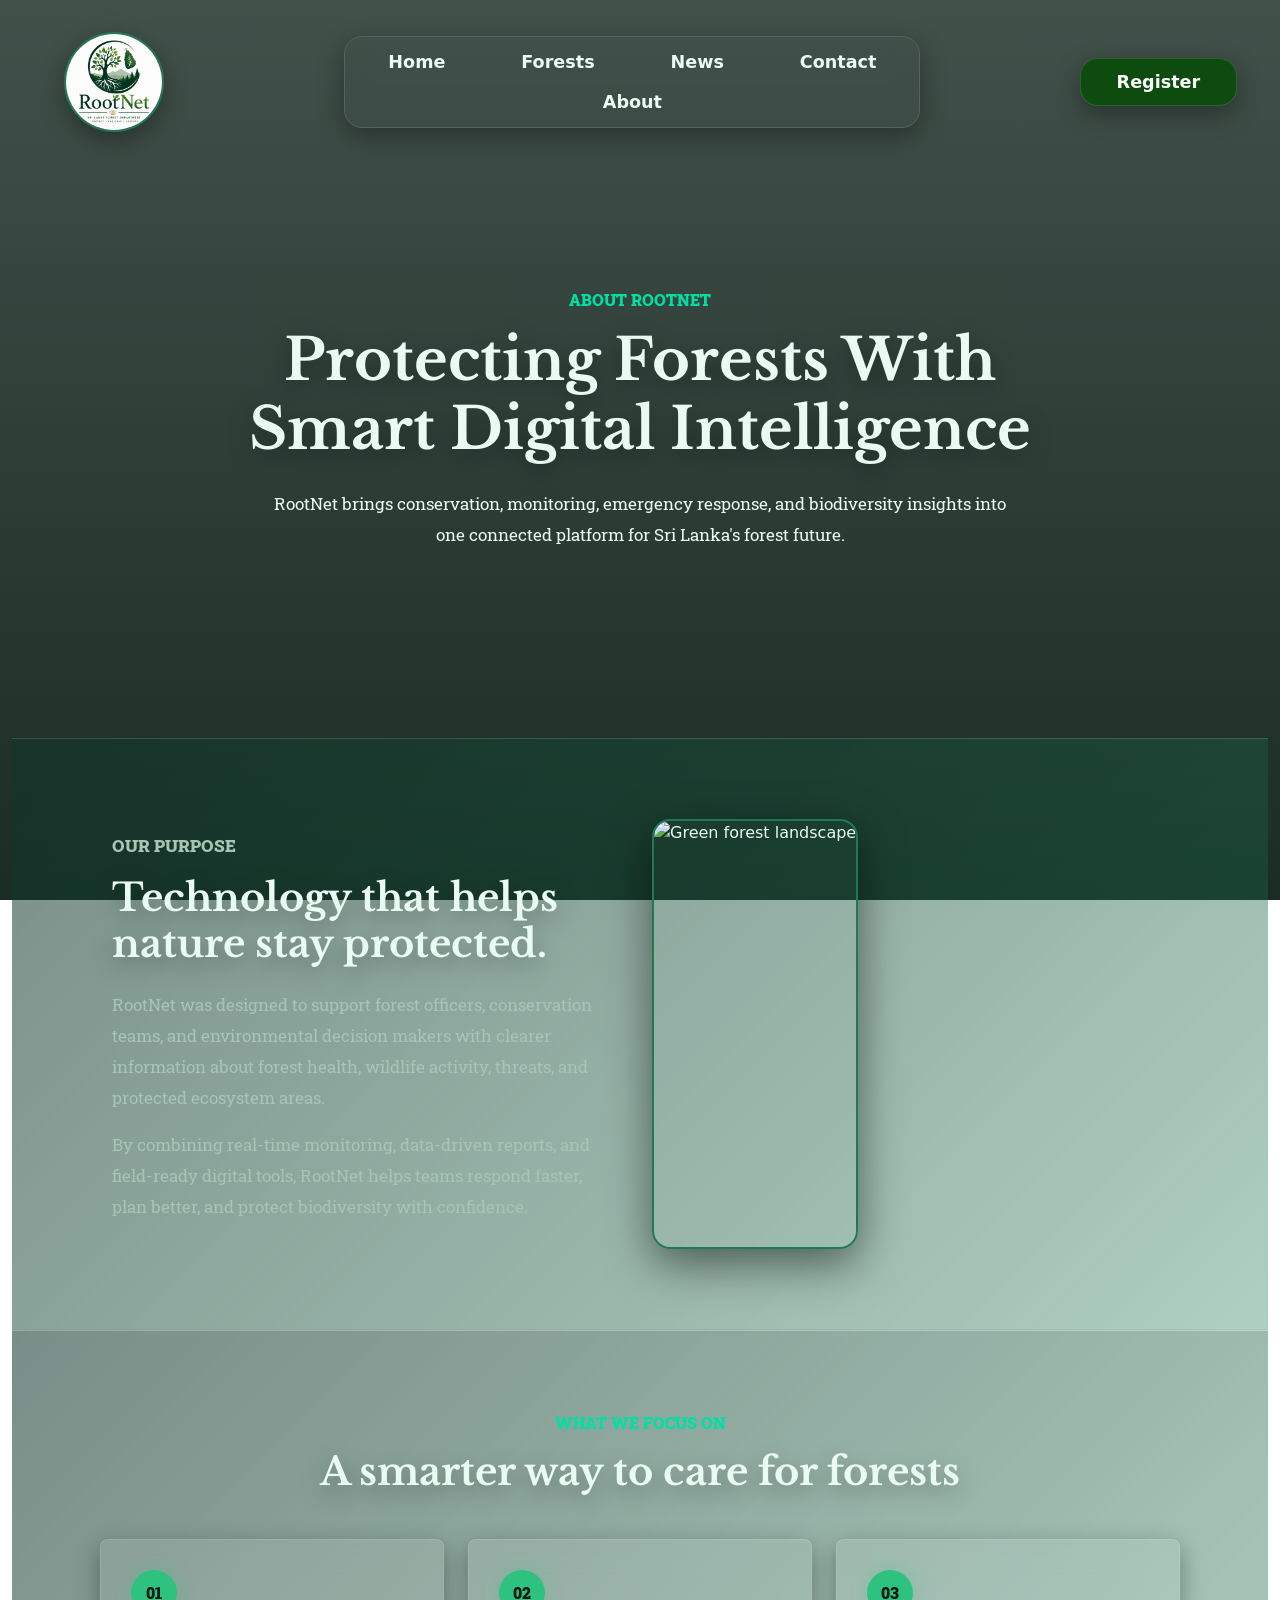
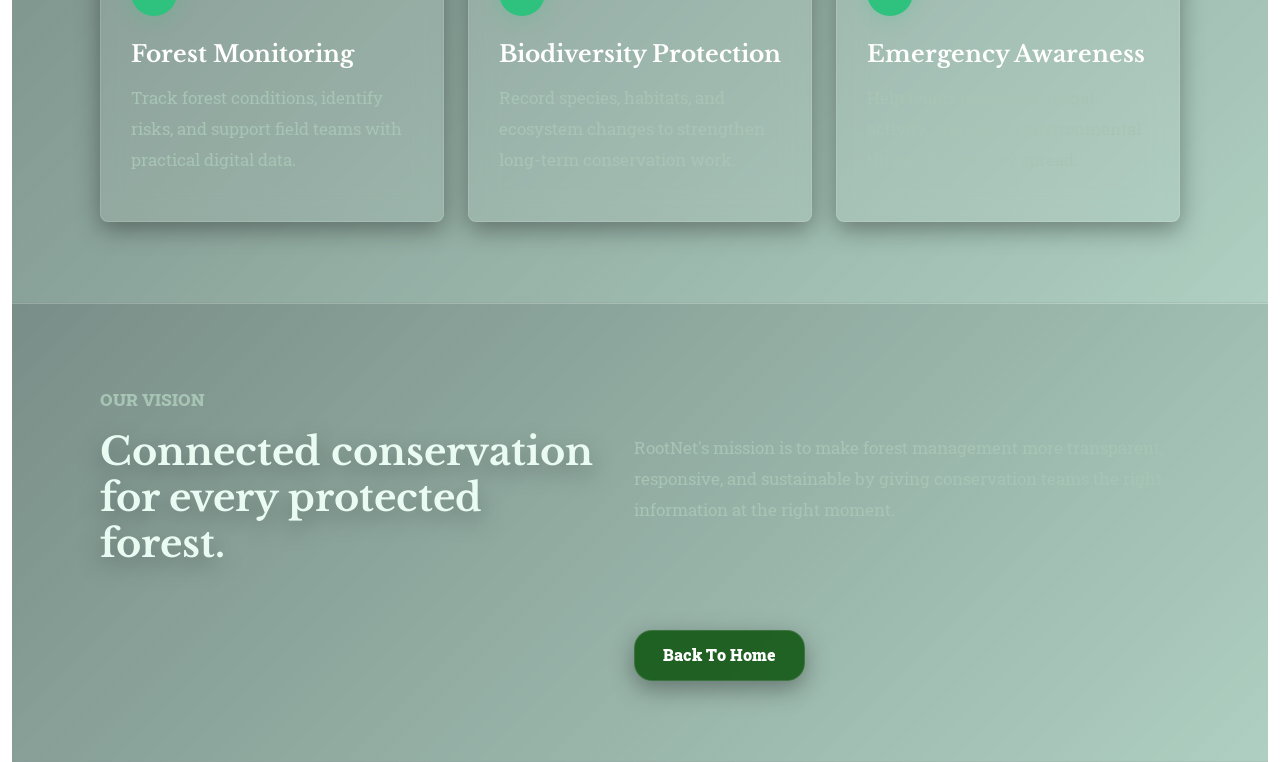
==== about.html @ c933abdb "Add about us page" ====
<!DOCTYPE html>
<html lang="en">

<head>
    <meta charset="UTF-8">
    <meta name="viewport" content="width=device-width, initial-scale=1.0">
    <title>About Us | RootNet</title>
    <link rel="stylesheet" href="https://cdn.jsdelivr.net/npm/bootstrap@5.3.3/dist/css/bootstrap.min.css"
        integrity="sha384-QWTKZyjpPEjISv5WaRU9OFeRpok6YctnYmDr5pNlyT2bRjXh0JMhjY6hW+ALEwIH" crossorigin="anonymous">
    <link href="https://unpkg.com/aos@2.3.1/dist/aos.css" rel="stylesheet">
    <link rel="stylesheet" href="./css/index.css">
</head>

<body>

    <section class="main about-main container-fluid">

        <!-- Header -->
        <section class="body">
            <div class="nav container-fluid d-flex align-items-center justify-content-center p-3 w-100 position-fixed">
                <div
                    class="nav-bar container-fluid d-flex align-items-center justify-content-between p-3 px-5 w-100 flex-wrap m-0">

                    <div class="logo">
                        <img src="./assets/logo.png" alt="RootNet logo">
                    </div>

                    <div
                        class="main-nav container-fluid d-flex align-items-center justify-content-around w-50 overflow-hidden flex-wrap m-0 vh-20">
                        <button class="home btn"><a href="index.html">Home</a></button>
                        <button class="forests btn"><a href="index.html">Forests</a></button>
                        <button class="news btn"><a href="index.html">News</a></button>
                        <button class="contact btn"><a href="index.html">Contact</a></button>
                        <button class="about btn btn"><a href="about.html">About</a></button>
                    </div>

                    <div
                        class="login-section container-fluid d-flex align-items-center justify-content-center fade-in flex-wrap">
                        <button onclick="" class="register btn"><a class="px-3" href="index.html">Register</a></button>
                    </div>

                </div>
            </div>
        </section>

        <section
            class="about-hero container-fluid d-flex align-items-center justify-content-center flex-column text-center">
            <div class="about-hero-content" data-aos="fade-up">
                <p class="about-kicker">About RootNet</p>
                <h1>Protecting Forests With Smart Digital Intelligence</h1>
                <p>
                    RootNet brings conservation, monitoring, emergency response, and biodiversity insights into one
                    connected platform for Sri Lanka's forest future.
                </p>
            </div>
        </section>

        <section class="about-story container-fluid">
            <div class="about-story-inner row align-items-center">
                <div class="about-copy col-lg-6" data-aos="fade-right">
                    <p class="about-kicker">Our Purpose</p>
                    <h2>Technology that helps nature stay protected.</h2>
                    <p>
                        RootNet was designed to support forest officers, conservation teams, and environmental decision
                        makers with clearer information about forest health, wildlife activity, threats, and protected
                        ecosystem areas.
                    </p>
                    <p>
                        By combining real-time monitoring, data-driven reports, and field-ready digital tools, RootNet
                        helps teams respond faster, plan better, and protect biodiversity with confidence.
                    </p>
                </div>

                <div class="about-image col-lg-6" data-aos="fade-left">
                    <img src="./assets/forest.jpg" alt="Green forest landscape">
                </div>
            </div>
        </section>

        <section class="about-values container-fluid">
            <div class="about-section-title text-center" data-aos="zoom-in">
                <p class="about-kicker">What We Focus On</p>
                <h2>A smarter way to care for forests</h2>
            </div>

            <div class="about-value-grid">
                <article class="about-value" data-aos="fade-up">
                    <span>01</span>
                    <h3>Forest Monitoring</h3>
                    <p>Track forest conditions, identify risks, and support field teams with practical digital data.</p>
                </article>

                <article class="about-value" data-aos="fade-up" data-aos-delay="100">
                    <span>02</span>
                    <h3>Biodiversity Protection</h3>
                    <p>Record species, habitats, and ecosystem changes to strengthen long-term conservation work.</p>
                </article>

                <article class="about-value" data-aos="fade-up" data-aos-delay="200">
                    <span>03</span>
                    <h3>Emergency Awareness</h3>
                    <p>Help teams notice fire, illegal activity, and urgent environmental threats before they spread.</p>
                </article>
            </div>
        </section>

        <section class="about-impact container-fluid">
            <div class="about-impact-inner" data-aos="fade-up">
                <div>
                    <p class="about-kicker">Our Vision</p>
                    <h2>Connected conservation for every protected forest.</h2>
                </div>
                <p>
                    RootNet's mission is to make forest management more transparent, responsive, and sustainable by
                    giving conservation teams the right information at the right moment.
                </p>
                <button class="aboutUs btn"><a href="index.html">Back To Home</a></button>
            </div>
        </section>

    </section>

    <script src="https://cdn.jsdelivr.net/npm/bootstrap@5.3.3/dist/js/bootstrap.min.js"
        integrity="sha384-0pUGZvbkm6XF6gxjEnlmuGrJXVbNuzT9qBBavbLwCsOGabYfZo0T0to5eqruptLy"
        crossorigin="anonymous"></script>
    <script src="https://unpkg.com/aos@2.3.1/dist/aos.js"></script>
    <script>
        AOS.init({
            duration: 1000,
            once: true
        });
    </script>
    <script src="./js/script.js"></script>
</body>

</html>
---- css/index.css ----
@import url("https://fonts.googleapis.com/css2?family=Roboto+Slab:wght@100..900&display=swap");
@import url("https://fonts.googleapis.com/css2?family=Playwrite+GB+S:ital,wght@0,100..400;1,100..400&display=swap");
@import url("https://fonts.googleapis.com/css2?family=Libre+Baskerville:ital,wght@0,400..700;1,400..700&display=swap");

:root {
    /* Fonts */
    --font-roboto: "Roboto Slab", serif;
    --font-cursive: "Playwrite GB S", cursive;
    --font-main: "Libre Baskerville", serif;

    /* Main Colors */
    --bg: #071a12;
    --surface: #10352a;
    --primary: #1f7a53;
    --secondary: #2ec27e;
    --accent: #00e0a4;
    --text: #eafbf3;
    --muted: #a7c4b5;

    /* Extra Colors */
    --success: #4ade80;
    --warning: #facc15;
    --danger: #ef4444;
    --white: #ffffff;

    /* Gradient */
    --gradient-main: linear-gradient(135deg, #10352a, #1f7a53, #00e0a4);

    /* Glassmorphism */
    --glass-bg: rgba(255, 255, 255, 0.08);
    --glass-border: rgba(255, 255, 255, 0.12);
    --blur: blur(14px);

    /* Shadow */
    --shadow-sm: 0 2px 10px rgba(0, 0, 0, 0.2);
    --shadow-md: 0 8px 25px rgba(0, 0, 0, 0.35);
    --shadow-lg: 0 15px 45px rgba(0, 0, 0, 0.5);

    /* Glow */
    --glow-primary: 0 0 20px rgba(46, 194, 126, 0.3);
    --glow-accent: 0 0 30px rgba(0, 224, 164, 0.4);

    /* Radius */
    --radius-sm: 10px;
    --radius-md: 18px;
    --radius-lg: 30px;
    --radius-xl: 50px;

    /* Spacing */
    --section-padding: 100px;
    --container-width: 1400px;

    /* Transition */
    --transition-fast: 0.2s ease;
    --transition-main: 0.4s ease;
}

.body {
    width: 90%;
    margin: 0 auto;
    /* padding: 20px 0; */
}

/* main */
.main {
    background-image: url(../assets/background.jpg);
    height: 100vh;
    background-position: center;
    background-size: cover;
    background-repeat: no-repeat;
    background-attachment: fixed;
}

/* logo */
.main .nav-bar .logo img {
    width: 100px;
    aspect-ratio: 1/1;
    object-fit: contain;
    border-radius: 50%;
    border: 2px solid var(--primary);
    box-shadow: var(--shadow-md);
}

/* nav */
.main .body .nav {
    display: flex;
    justify-content: space-between;
    align-items: center;
    flex-direction: row;
    /* padding: 10px 0; */

    width: 100%;
    /* gap: 20%; */
    margin: 0 auto;

    position: fixed;
    top: 0;
    left: 0;
    right: 0;
    z-index: 9999;



}

/* main-nav */
.main .body .main-nav {
    display: flex;
    justify-content: space-evenly;
    align-items: center;
    flex-direction: row;
    /* padding: 10px 0; */
    width: 50%;

    border-radius: var(--radius-md);
    box-shadow: var(--shadow-md);
    backdrop-filter: blur(10px);

    border: 1px solid var(--glass-border);
    padding: 5px;
}

.main .nav .login-section {
    display: flex;
    justify-content: space-between;
    align-items: center;
    flex-direction: row;
}

.main .nav .register {
    background-color: rgba(2, 75, 2, 0.799);

    padding: 10px 20px;
    color: var(--text);
    border-radius: var(--radius-md);
    box-shadow: var(--shadow-md);

    border: 1px solid var(--glass-border);
}

.main .nav .register a {
    color: white;
    font-weight: 900;
    font-size: 1.1rem;
    text-decoration: none;
}

.main .nav .login a {
    color: white;
    font-weight: 900;
    font-size: 1.2rem;
    text-decoration: none;
}

.main-nav .home a,
.main-nav .forests a,
.main-nav .news a,
.main-nav .contact a,
.main-nav .about a {
    text-decoration: none;
    color: var(--text);
    font-weight: 900;
    font-size: 1.1rem;

    text-align: center;
    padding: 10px 20px;


    transition: 100ms ease-in-out;

}

.main-nav .home a:hover,
.main-nav .forests a:hover,
.main-nav .news a:hover,
.main-nav .contact a:hover,
.main-nav .about a:hover {
    text-shadow: white 0 0 10px;
    color: var(--text);
    font-weight: 900;
    transform: scale(1.3);
    transition: 300ms ease-in-out;


}

.main-nav a::after {
    content: "";
    position: absolute;
    bottom: 0;
    left: 50%;
    transform: translateX(-50%);
    width: 0;
    height: 3px;
    background: var(--accent);
    border-radius: 20px;
}

.main-nav a:hover::after {
    animation: underline .3s ease forwards;
}

@keyframes underline {
    0% {
        width: 0;
    }

    100% {
        width: 100%;
    }

}

/* Login section */
.main .login-section {
    width: 10%;
    margin: 0 0;

}

/* hero */
.hero-text {
    padding-top: 4rem;

}

.hero-text h1 {
    font-size: 4rem;
    font-weight: 900;
    font-family: var(--font-cursive);
    color: var(--text);
    text-shadow: var(--shadow-md);
    text-align: center;

}

.hero-text h2 {
    font-size: 1rem;
    font-weight: 900;
    font-family: var(--font-roboto);
    color: var(--text);
    text-shadow: var(--shadow-md);
    text-align: center;
}

.hero-text h4 {
    font-size: 1.5rem;
    font-weight: 400;
    font-family: var(--font-roboto);
    color: var(--text);
    text-shadow: var(--shadow-md);
    text-align: center;
    padding-bottom: 2rem;
}

.hero-buttons .explore {
    backdrop-filter: var(--blur);
    padding: 10px 20px;
    color: var(--surface);
    border-radius: var(--radius-md);
    box-shadow: var(--shadow-md);
    border: 3px solid var(--surface);
    width: 20rem;


}

.hero-buttons .explore a {
    color: white;
    font-weight: 900;
    font-size: 1.1rem;
    text-decoration: none;

}

.hero-buttons .explore:hover {
    background-color: rgba(1, 55, 1, 0.799);
    padding: 10px 20px;
    color: var(--text);
    border-radius: var(--radius-md);
    box-shadow: var(--shadow-md);
    border: 1px solid var(--glass-border);
    border: 3px solid var(--surface);
    transition: all ease 100ms;
}

.hero-buttons .emergency {
    padding: 10px 20px;
    backdrop-filter: var(--blur);
    color: var(--surface);
    border-radius: var(--radius-md);
    box-shadow: var(--shadow-md);
    border: 3px solid var(--surface);
    margin-left: 2rem;
    width: 20rem;
}

.hero-buttons .emergency a {
    color: white;
    font-weight: 900;
    font-size: 1.2rem;
    text-decoration: none;
}

.hero-buttons .emergency:hover {
    background-color: rgba(2, 75, 2, 0.799);
    padding: 10px 20px;
    color: var(--text);
    border-radius: var(--radius-md);
    box-shadow: var(--shadow-md);
    border: 1px solid var(--glass-border);
    border: 3px solid var(--surface);
    transition: all ease 100ms;


}

/* info */
.info {
    padding: 10px 0;
    display: flex;
    justify-content: space-between;
    align-items: center;
    flex-direction: row;
    /* padding: 10px 0; */
    width: 100%;

    /* gap: 20%; */
    margin: 0 auto;
    white-space: no-wrap;
    overflow: hidden;



}

.info h5 {
    animation: info 15000ms linear infinite;

}

@keyframes info {
    0% {
        transform: translateX(100%);

    }

    100% {

        transform: translateX(-100%);

    }
}

/* Right */
.right img {
    width: 100%;
    height: 100%;
    object-fit: cover;
    border: 2px solid var(--primary);
    box-shadow: var(--shadow-md);
}

/* About page */
.about-main {
    min-height: 100vh;
    height: auto;
    color: var(--text);
    overflow-x: hidden;
    background:
        linear-gradient(rgba(7, 26, 18, 0.76), rgba(7, 26, 18, 0.92)),
        url(../assets/background.jpg) center/cover no-repeat;
    background-attachment: fixed;
}

.about-hero {
    min-height: 82vh;
    padding: 180px 7% 80px;
}

.about-hero-content {
    max-width: 900px;
}

.about-kicker {
    margin-bottom: 14px;
    color: var(--accent);
    font-family: var(--font-roboto);
    font-size: 1rem;
    font-weight: 900;
    letter-spacing: 0;
    text-transform: uppercase;
}

.about-hero h1,
.about-copy h2,
.about-section-title h2,
.about-impact h2 {
    color: var(--text);
    font-family: var(--font-main);
    font-weight: 900;
    line-height: 1.2;
    text-shadow: var(--shadow-md);
}

.about-hero h1 {
    font-size: 3.6rem;
    margin-bottom: 24px;
}

.about-hero p:not(.about-kicker),
.about-copy p,
.about-value p,
.about-impact p {
    color: var(--muted);
    font-family: var(--font-roboto);
    font-size: 1.08rem;
    line-height: 1.8;
}

.about-hero p:not(.about-kicker) {
    max-width: 760px;
    margin: 0 auto;
    color: var(--text);
}

.about-story,
.about-values,
.about-impact {
    padding: 80px 7%;
    background: linear-gradient(135deg, rgba(16, 53, 42, 0.56), rgba(31, 122, 83, 0.36));
    border-top: 1px solid var(--glass-border);
    border-bottom: 1px solid var(--glass-border);
}

.about-story-inner {
    max-width: var(--container-width);
    margin: 0 auto;
    row-gap: 36px;
}

.about-copy {
    padding-right: 48px;
}

.about-copy h2,
.about-section-title h2,
.about-impact h2 {
    font-size: 2.4rem;
    margin-bottom: 22px;
}

.about-image img {
    width: 100%;
    min-height: 430px;
    object-fit: cover;
    border: 2px solid var(--primary);
    border-radius: var(--radius-md);
    box-shadow: var(--shadow-lg);
}

.about-section-title {
    max-width: 760px;
    margin: 0 auto 44px;
}

.about-value-grid {
    display: grid;
    grid-template-columns: repeat(3, minmax(0, 1fr));
    gap: 24px;
    max-width: var(--container-width);
    margin: 0 auto;
}

.about-value {
    min-height: 260px;
    padding: 30px;
    background: var(--glass-bg);
    border: 1px solid var(--glass-border);
    border-radius: 8px;
    box-shadow: var(--shadow-md);
    backdrop-filter: var(--blur);
}

.about-value span {
    display: inline-flex;
    width: 46px;
    height: 46px;
    align-items: center;
    justify-content: center;
    margin-bottom: 24px;
    color: var(--bg);
    background: var(--secondary);
    border-radius: 50%;
    font-family: var(--font-roboto);
    font-weight: 900;
    box-shadow: var(--glow-primary);
}

.about-value h3 {
    margin-bottom: 14px;
    color: var(--white);
    font-family: var(--font-main);
    font-size: 1.45rem;
    font-weight: 900;
}

.about-impact-inner {
    display: grid;
    grid-template-columns: minmax(0, 0.95fr) minmax(0, 1.05fr);
    gap: 40px;
    align-items: center;
    max-width: var(--container-width);
    margin: 0 auto;
}

.about-impact .aboutUs {
    grid-column: 2;
    justify-self: start;
    padding: 12px 28px;
    background-color: rgba(2, 75, 2, 0.799);
    border: 1px solid var(--glass-border);
    border-radius: var(--radius-md);
    box-shadow: var(--shadow-md);
}

.about-impact .aboutUs a {
    color: var(--white);
    font-family: var(--font-roboto);
    font-weight: 900;
    text-decoration: none;
}

@media (max-width: 992px) {
    .about-main .body .main-nav {
        width: 100%;
    }

    .about-main .login-section {
        width: auto;
    }

    .about-hero {
        min-height: 72vh;
        padding: 170px 5% 64px;
    }

    .about-hero h1 {
        font-size: 2.7rem;
    }

    .about-copy {
        padding-right: 12px;
    }

    .about-value-grid,
    .about-impact-inner {
        grid-template-columns: 1fr;
    }

    .about-impact .aboutUs {
        grid-column: 1;
    }
}

@media (max-width: 576px) {
    .about-main .nav-bar {
        padding-left: 16px !important;
        padding-right: 16px !important;
    }

    .about-hero h1 {
        font-size: 2.1rem;
    }

    .about-copy h2,
    .about-section-title h2,
    .about-impact h2 {
        font-size: 1.8rem;
    }

    .about-story,
    .about-values,
    .about-impact {
        padding: 56px 5%;
    }

    .about-image img {
        min-height: 300px;
    }

}
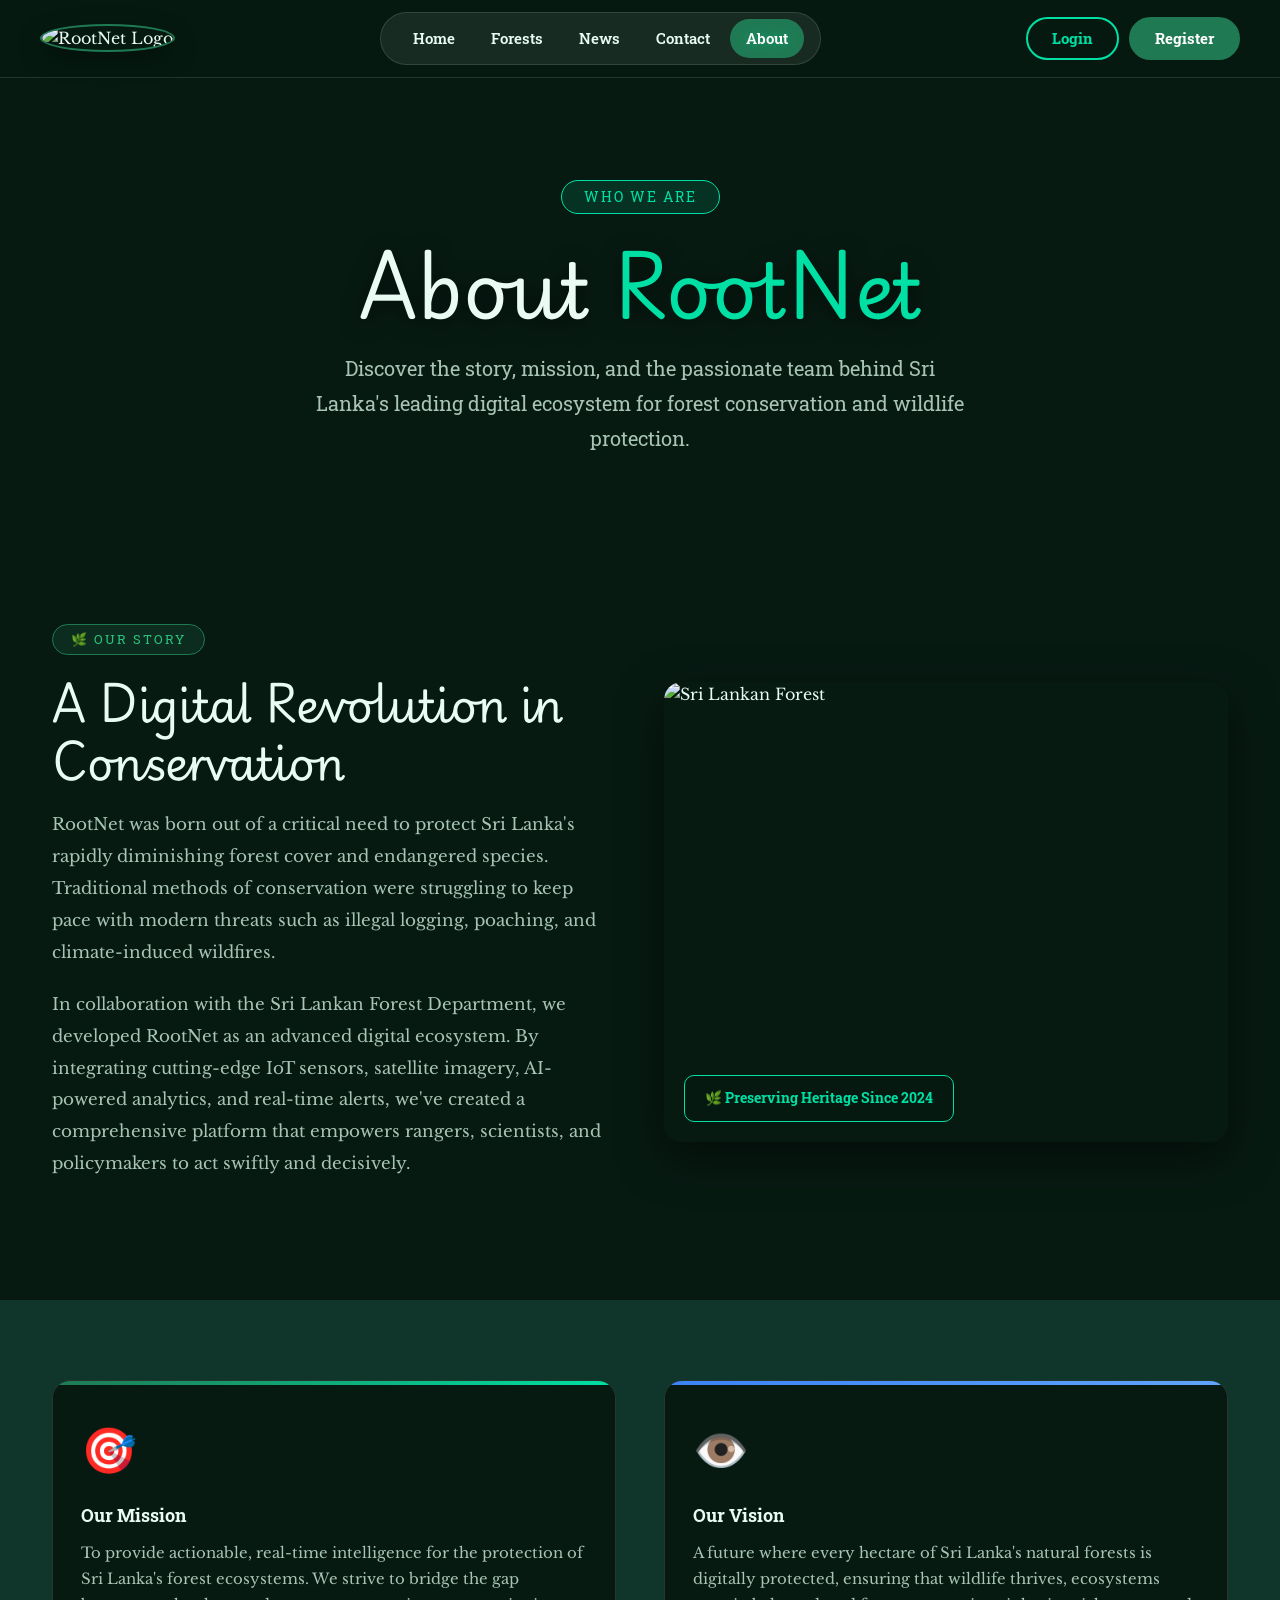
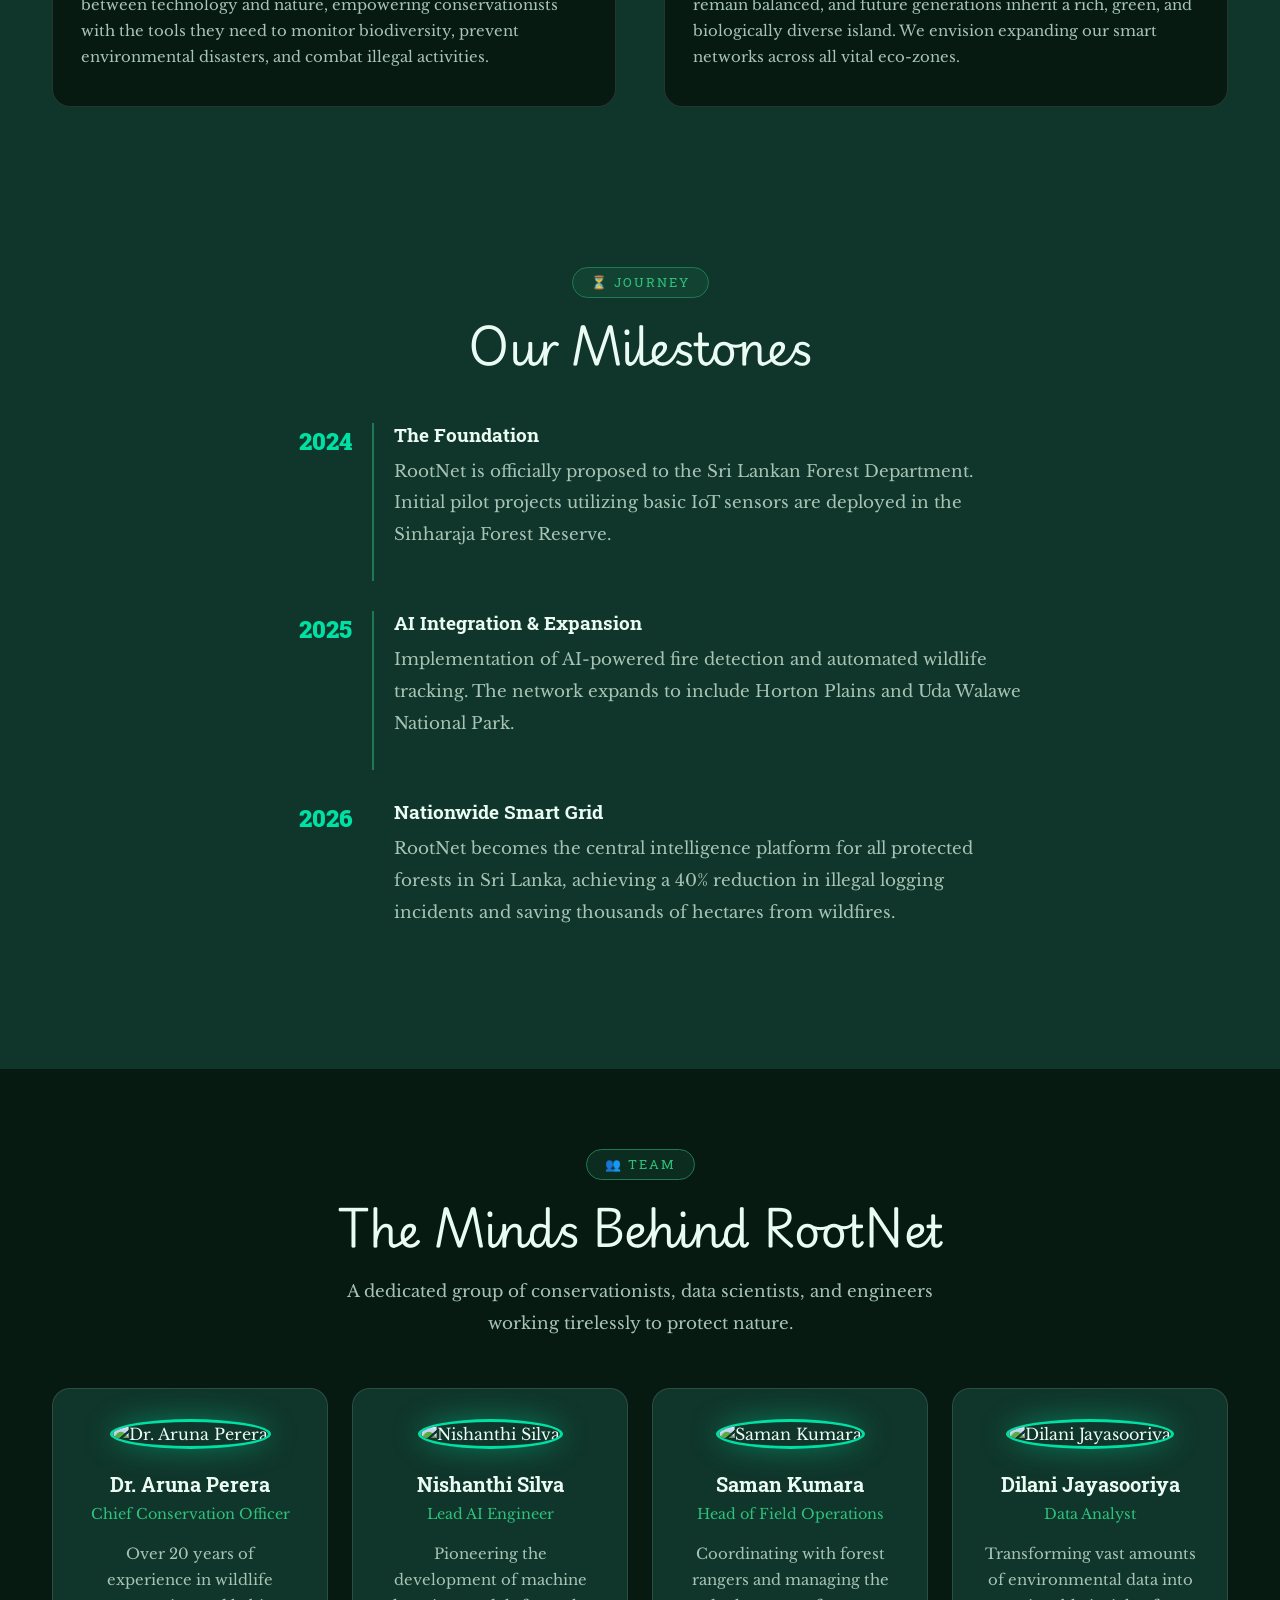
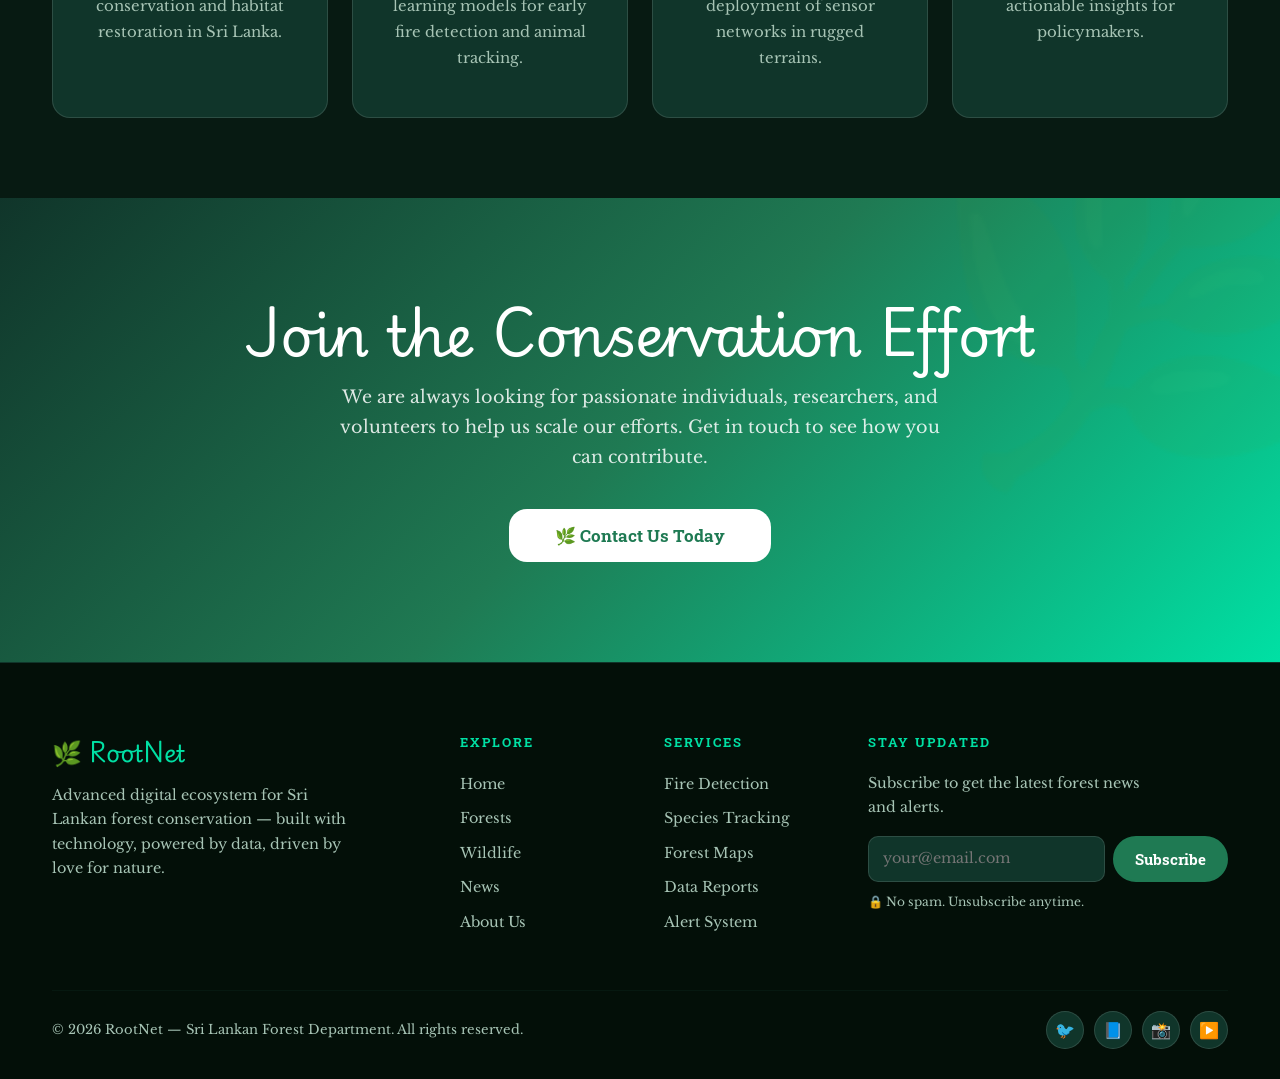
==== commit 9ecbb698: "Added About Us page and updated navigation links" ====
--- a/about.html
+++ b/about.html
@@ -4,133 +4,384 @@
 <head>
     <meta charset="UTF-8">
     <meta name="viewport" content="width=device-width, initial-scale=1.0">
-    <title>About Us | RootNet</title>
+    <title>About Us - RootNet</title>
     <link rel="stylesheet" href="https://cdn.jsdelivr.net/npm/bootstrap@5.3.3/dist/css/bootstrap.min.css"
         integrity="sha384-QWTKZyjpPEjISv5WaRU9OFeRpok6YctnYmDr5pNlyT2bRjXh0JMhjY6hW+ALEwIH" crossorigin="anonymous">
     <link href="https://unpkg.com/aos@2.3.1/dist/aos.css" rel="stylesheet">
+    <link href="https://fonts.googleapis.com/css2?family=Roboto+Slab:wght@100..900&display=swap" rel="stylesheet">
+    <link href="https://fonts.googleapis.com/css2?family=Playwrite+GB+S:ital,wght@0,100..400;1,100..400&display=swap"
+        rel="stylesheet">
+    <link href="https://fonts.googleapis.com/css2?family=Libre+Baskerville:ital,wght@0,400..700;1,400..700&display=swap"
+        rel="stylesheet">
     <link rel="stylesheet" href="./css/index.css">
+    <style>
+        
+        .about-header {
+            padding: 180px 20px 80px;
+            background: linear-gradient(
+                to bottom,
+                rgba(7, 26, 18, 0.9),
+                rgba(7, 26, 18, 0.95)
+            ), url('https://images.unsplash.com/photo-1511497584788-876760111969?w=1920&q=80') center/cover no-repeat fixed;
+            text-align: center;
+        }
+
+        .about-header-title {
+            font-family: var(--font-cursive);
+            font-size: clamp(3rem, 6vw, 5rem);
+            font-weight: 900;
+            color: var(--text);
+            margin-bottom: 20px;
+            text-shadow: 0 4px 20px rgba(0, 0, 0, 0.6);
+        }
+
+        .about-header-title span {
+            color: var(--accent);
+        }
+
+        .mission-vision-section {
+            padding: 80px 40px;
+            background: var(--surface);
+        }
+
+        .team-section {
+            padding: 80px 40px;
+            background: var(--bg);
+        }
+
+        .team-card {
+            background: var(--surface);
+            border: 1px solid var(--glass-border);
+            border-radius: var(--radius-md);
+            padding: 30px;
+            text-align: center;
+            transition: var(--transition-main);
+            height: 100%;
+        }
+
+        .team-card:hover {
+            transform: translateY(-10px);
+            box-shadow: var(--shadow-lg);
+            border-color: var(--primary);
+        }
+
+        .team-img {
+            width: 150px;
+            height: 150px;
+            border-radius: 50%;
+            object-fit: cover;
+            margin: 0 auto 20px;
+            border: 3px solid var(--accent);
+            box-shadow: var(--glow-accent);
+        }
+
+        .team-name {
+            font-family: var(--font-roboto);
+            font-size: 1.25rem;
+            font-weight: 700;
+            color: var(--text);
+            margin-bottom: 5px;
+        }
+
+        .team-role {
+            font-family: var(--font-main);
+            font-size: 0.9rem;
+            color: var(--secondary);
+            margin-bottom: 15px;
+        }
+
+        .timeline-section {
+            padding: 80px 40px;
+            background: var(--surface);
+        }
+
+        .timeline-item {
+            display: flex;
+            gap: 20px;
+            margin-bottom: 30px;
+        }
+
+        .timeline-year {
+            font-family: var(--font-roboto);
+            font-weight: 900;
+            font-size: 1.5rem;
+            color: var(--accent);
+            width: 100px;
+            flex-shrink: 0;
+            text-align: right;
+        }
+        
+        .timeline-content {
+            border-left: 2px solid var(--primary);
+            padding-left: 20px;
+            padding-bottom: 30px;
+        }
+        
+        .timeline-title {
+            font-family: var(--font-roboto);
+            font-weight: 700;
+            font-size: 1.2rem;
+            color: var(--text);
+            margin-bottom: 10px;
+        }
+    </style>
 </head>
 
 <body>
 
-    <section class="main about-main container-fluid">
-
-        <!-- Header -->
-        <section class="body">
-            <div class="nav container-fluid d-flex align-items-center justify-content-center p-3 w-100 position-fixed">
-                <div
-                    class="nav-bar container-fluid d-flex align-items-center justify-content-between p-3 px-5 w-100 flex-wrap m-0">
-
-                    <div class="logo">
-                        <img src="./assets/logo.png" alt="RootNet logo">
-                    </div>
-
-                    <div
-                        class="main-nav container-fluid d-flex align-items-center justify-content-around w-50 overflow-hidden flex-wrap m-0 vh-20">
-                        <button class="home btn"><a href="index.html">Home</a></button>
-                        <button class="forests btn"><a href="index.html">Forests</a></button>
-                        <button class="news btn"><a href="index.html">News</a></button>
-                        <button class="contact btn"><a href="index.html">Contact</a></button>
-                        <button class="about btn btn"><a href="about.html">About</a></button>
-                    </div>
-
-                    <div
-                        class="login-section container-fluid d-flex align-items-center justify-content-center fade-in flex-wrap">
-                        <button onclick="" class="register btn"><a class="px-3" href="index.html">Register</a></button>
-                    </div>
-
-                </div>
-            </div>
-        </section>
-
-        <section
-            class="about-hero container-fluid d-flex align-items-center justify-content-center flex-column text-center">
-            <div class="about-hero-content" data-aos="fade-up">
-                <p class="about-kicker">About RootNet</p>
-                <h1>Protecting Forests With Smart Digital Intelligence</h1>
-                <p>
-                    RootNet brings conservation, monitoring, emergency response, and biodiversity insights into one
-                    connected platform for Sri Lanka's forest future.
-                </p>
-            </div>
-        </section>
-
-        <section class="about-story container-fluid">
-            <div class="about-story-inner row align-items-center">
-                <div class="about-copy col-lg-6" data-aos="fade-right">
-                    <p class="about-kicker">Our Purpose</p>
-                    <h2>Technology that helps nature stay protected.</h2>
-                    <p>
-                        RootNet was designed to support forest officers, conservation teams, and environmental decision
-                        makers with clearer information about forest health, wildlife activity, threats, and protected
-                        ecosystem areas.
+    <!-- ===== MOBILE MENU OVERLAY ===== -->
+    <div class="mobile-menu" id="mobileMenu">
+        <button class="mobile-close" id="mobileClose">✕</button>
+        <a href="index.html">Home</a>
+        <a href="#">Forests</a>
+        <a href="#">News</a>
+        <a href="#">Contact</a>
+        <a href="about.html" class="active">About</a>
+        <div class="mobile-menu-btns">
+            <button class="btn-login">Login</button>
+            <button class="btn-register">Register</button>
+        </div>
+    </div>
+
+    <!-- ===== NAVBAR ===== -->
+    <nav class="navbar-custom" id="navbar">
+        <div class="logo">
+            <img src="#" alt="RootNet Logo">
+        </div>
+        <div class="main-nav">
+            <a href="index.html">Home</a>
+            <a href="#">Forests</a>
+            <a href="#">News</a>
+            <a href="#">Contact</a>
+            <a href="about.html" class="active">About</a>
+        </div>
+        <div class="nav-buttons">
+            <button class="btn-login">Login</button>
+            <button class="btn-register">Register</button>
+        </div>
+        <div class="hamburger" id="hamburger">
+            <span></span>
+            <span></span>
+            <span></span>
+        </div>
+    </nav>
+
+    <!-- ===== PAGE HEADER ===== -->
+    <header class="about-header">
+        <div class="container" data-aos="fade-up" data-aos-duration="1000">
+            <div class="hero-badge">Who We Are</div>
+            <h1 class="about-header-title">About <span>RootNet</span></h1>
+            <p class="hero-subtitle mx-auto">
+                Discover the story, mission, and the passionate team behind Sri Lanka's leading digital ecosystem for forest conservation and wildlife protection.
+            </p>
+        </div>
+    </header>
+
+    <!-- ===== MAIN ABOUT CONTENT ===== -->
+    <section class="about-section pt-5">
+        <div class="container-fluid">
+            <div class="row align-items-center g-5">
+                <div class="col-lg-6" data-aos="fade-right">
+                    <div class="section-tag">🌿 Our Story</div>
+                    <h2 class="section-title">A Digital Revolution in Conservation</h2>
+                    <p class="section-body">
+                        RootNet was born out of a critical need to protect Sri Lanka's rapidly diminishing forest cover and endangered species. Traditional methods of conservation were struggling to keep pace with modern threats such as illegal logging, poaching, and climate-induced wildfires.
                     </p>
-                    <p>
-                        By combining real-time monitoring, data-driven reports, and field-ready digital tools, RootNet
-                        helps teams respond faster, plan better, and protect biodiversity with confidence.
+                    <p class="section-body">
+                        In collaboration with the Sri Lankan Forest Department, we developed RootNet as an advanced digital ecosystem. By integrating cutting-edge IoT sensors, satellite imagery, AI-powered analytics, and real-time alerts, we've created a comprehensive platform that empowers rangers, scientists, and policymakers to act swiftly and decisively.
                     </p>
                 </div>
-
-                <div class="about-image col-lg-6" data-aos="fade-left">
-                    <img src="./assets/forest.jpg" alt="Green forest landscape">
-                </div>
-            </div>
-        </section>
-
-        <section class="about-values container-fluid">
-            <div class="about-section-title text-center" data-aos="zoom-in">
-                <p class="about-kicker">What We Focus On</p>
-                <h2>A smarter way to care for forests</h2>
-            </div>
-
-            <div class="about-value-grid">
-                <article class="about-value" data-aos="fade-up">
-                    <span>01</span>
-                    <h3>Forest Monitoring</h3>
-                    <p>Track forest conditions, identify risks, and support field teams with practical digital data.</p>
-                </article>
-
-                <article class="about-value" data-aos="fade-up" data-aos-delay="100">
-                    <span>02</span>
-                    <h3>Biodiversity Protection</h3>
-                    <p>Record species, habitats, and ecosystem changes to strengthen long-term conservation work.</p>
-                </article>
-
-                <article class="about-value" data-aos="fade-up" data-aos-delay="200">
-                    <span>03</span>
-                    <h3>Emergency Awareness</h3>
-                    <p>Help teams notice fire, illegal activity, and urgent environmental threats before they spread.</p>
-                </article>
-            </div>
-        </section>
-
-        <section class="about-impact container-fluid">
-            <div class="about-impact-inner" data-aos="fade-up">
-                <div>
-                    <p class="about-kicker">Our Vision</p>
-                    <h2>Connected conservation for every protected forest.</h2>
-                </div>
-                <p>
-                    RootNet's mission is to make forest management more transparent, responsive, and sustainable by
-                    giving conservation teams the right information at the right moment.
-                </p>
-                <button class="aboutUs btn"><a href="index.html">Back To Home</a></button>
-            </div>
-        </section>
-
-    </section>
-
+                <div class="col-lg-6" data-aos="fade-left">
+                    <div class="about-img-wrap">
+                        <img src="https://images.unsplash.com/photo-1542273917363-3b1817f69a2d?w=800&q=80" alt="Sri Lankan Forest">
+                        <div class="about-img-badge">🌿 Preserving Heritage Since 2024</div>
+                    </div>
+                </div>
+            </div>
+        </div>
+    </section>
+
+    <!-- ===== MISSION & VISION ===== -->
+    <section class="mission-vision-section">
+        <div class="container-fluid">
+            <div class="row g-5">
+                <div class="col-md-6" data-aos="fade-up" data-aos-delay="0">
+                    <div class="feature-card accent-green h-100">
+                        <span class="feature-icon">🎯</span>
+                        <div class="feature-title">Our Mission</div>
+                        <div class="feature-desc">
+                            To provide actionable, real-time intelligence for the protection of Sri Lanka's forest ecosystems. We strive to bridge the gap between technology and nature, empowering conservationists with the tools they need to monitor biodiversity, prevent environmental disasters, and combat illegal activities.
+                        </div>
+                    </div>
+                </div>
+                <div class="col-md-6" data-aos="fade-up" data-aos-delay="100">
+                    <div class="feature-card accent-blue h-100">
+                        <span class="feature-icon">👁️</span>
+                        <div class="feature-title">Our Vision</div>
+                        <div class="feature-desc">
+                            A future where every hectare of Sri Lanka's natural forests is digitally protected, ensuring that wildlife thrives, ecosystems remain balanced, and future generations inherit a rich, green, and biologically diverse island. We envision expanding our smart networks across all vital eco-zones.
+                        </div>
+                    </div>
+                </div>
+            </div>
+        </div>
+    </section>
+
+    <!-- ===== TIMELINE ===== -->
+    <section class="timeline-section">
+        <div class="container-fluid">
+            <div class="text-center mb-5" data-aos="fade-up">
+                <div class="section-tag">⏳ Journey</div>
+                <h2 class="section-title">Our Milestones</h2>
+            </div>
+            <div class="row justify-content-center">
+                <div class="col-md-8">
+                    <div class="timeline-item" data-aos="fade-up" data-aos-delay="0">
+                        <div class="timeline-year">2024</div>
+                        <div class="timeline-content">
+                            <h3 class="timeline-title">The Foundation</h3>
+                            <p class="section-body m-0">RootNet is officially proposed to the Sri Lankan Forest Department. Initial pilot projects utilizing basic IoT sensors are deployed in the Sinharaja Forest Reserve.</p>
+                        </div>
+                    </div>
+                    <div class="timeline-item" data-aos="fade-up" data-aos-delay="100">
+                        <div class="timeline-year">2025</div>
+                        <div class="timeline-content">
+                            <h3 class="timeline-title">AI Integration & Expansion</h3>
+                            <p class="section-body m-0">Implementation of AI-powered fire detection and automated wildlife tracking. The network expands to include Horton Plains and Uda Walawe National Park.</p>
+                        </div>
+                    </div>
+                    <div class="timeline-item" data-aos="fade-up" data-aos-delay="200">
+                        <div class="timeline-year">2026</div>
+                        <div class="timeline-content" style="border-left: 2px solid transparent;">
+                            <h3 class="timeline-title">Nationwide Smart Grid</h3>
+                            <p class="section-body m-0">RootNet becomes the central intelligence platform for all protected forests in Sri Lanka, achieving a 40% reduction in illegal logging incidents and saving thousands of hectares from wildfires.</p>
+                        </div>
+                    </div>
+                </div>
+            </div>
+        </div>
+    </section>
+
+    <!-- ===== OUR TEAM ===== -->
+    <section class="team-section">
+        <div class="container-fluid">
+            <div class="text-center mb-5" data-aos="fade-up">
+                <div class="section-tag">👥 Team</div>
+                <h2 class="section-title">The Minds Behind RootNet</h2>
+                <p class="section-body max-600 mx-auto">A dedicated group of conservationists, data scientists, and engineers working tirelessly to protect nature.</p>
+            </div>
+            <div class="row g-4 justify-content-center">
+                <div class="col-sm-6 col-md-4 col-lg-3" data-aos="fade-up" data-aos-delay="0">
+                    <div class="team-card">
+                        <img src="https://images.unsplash.com/photo-1560250097-0b93528c311a?w=400&q=80" alt="Dr. Aruna Perera" class="team-img">
+                        <div class="team-name">Dr. Aruna Perera</div>
+                        <div class="team-role">Chief Conservation Officer</div>
+                        <p class="feature-desc">Over 20 years of experience in wildlife conservation and habitat restoration in Sri Lanka.</p>
+                    </div>
+                </div>
+                <div class="col-sm-6 col-md-4 col-lg-3" data-aos="fade-up" data-aos-delay="100">
+                    <div class="team-card">
+                        <img src="https://images.unsplash.com/photo-1573496359142-b8d87734a5a2?w=400&q=80" alt="Nishanthi Silva" class="team-img">
+                        <div class="team-name">Nishanthi Silva</div>
+                        <div class="team-role">Lead AI Engineer</div>
+                        <p class="feature-desc">Pioneering the development of machine learning models for early fire detection and animal tracking.</p>
+                    </div>
+                </div>
+                <div class="col-sm-6 col-md-4 col-lg-3" data-aos="fade-up" data-aos-delay="200">
+                    <div class="team-card">
+                        <img src="https://images.unsplash.com/photo-1519085360753-af0119f7cbe7?w=400&q=80" alt="Saman Kumara" class="team-img">
+                        <div class="team-name">Saman Kumara</div>
+                        <div class="team-role">Head of Field Operations</div>
+                        <p class="feature-desc">Coordinating with forest rangers and managing the deployment of sensor networks in rugged terrains.</p>
+                    </div>
+                </div>
+                <div class="col-sm-6 col-md-4 col-lg-3" data-aos="fade-up" data-aos-delay="300">
+                    <div class="team-card">
+                        <img src="https://images.unsplash.com/photo-1580489944761-15a19d654956?w=400&q=80" alt="Dilani Jayasooriya" class="team-img">
+                        <div class="team-name">Dilani Jayasooriya</div>
+                        <div class="team-role">Data Analyst</div>
+                        <p class="feature-desc">Transforming vast amounts of environmental data into actionable insights for policymakers.</p>
+                    </div>
+                </div>
+            </div>
+        </div>
+    </section>
+
+    <!-- ===== CTA SECTION ===== -->
+    <section class="cta-section">
+        <div class="container" data-aos="zoom-in">
+            <h2 class="cta-title">Join the Conservation Effort</h2>
+            <p class="cta-desc">
+                We are always looking for passionate individuals, researchers, and volunteers to help us scale our efforts. Get in touch to see how you can contribute.
+            </p>
+            <a href="#" class="btn-cta">🌿 Contact Us Today</a>
+        </div>
+    </section>
+
+    <!-- ===== FOOTER ===== -->
+    <footer>
+        <div class="container-fluid">
+            <div class="row g-5 mb-4">
+                <div class="col-lg-4">
+                    <div class="footer-logo">🌿 RootNet</div>
+                    <div class="footer-desc">
+                        Advanced digital ecosystem for Sri Lankan forest conservation — built with technology,
+                        powered by data, driven by love for nature.
+                    </div>
+                </div>
+                <div class="col-6 col-lg-2">
+                    <div class="footer-title">Explore</div>
+                    <ul class="footer-links">
+                        <li><a href="index.html">Home</a></li>
+                        <li><a href="#">Forests</a></li>
+                        <li><a href="#">Wildlife</a></li>
+                        <li><a href="#">News</a></li>
+                        <li><a href="about.html">About Us</a></li>
+                    </ul>
+                </div>
+                <div class="col-6 col-lg-2">
+                    <div class="footer-title">Services</div>
+                    <ul class="footer-links">
+                        <li><a href="#">Fire Detection</a></li>
+                        <li><a href="#">Species Tracking</a></li>
+                        <li><a href="#">Forest Maps</a></li>
+                        <li><a href="#">Data Reports</a></li>
+                        <li><a href="#">Alert System</a></li>
+                    </ul>
+                </div>
+                <div class="col-lg-4">
+                    <div class="footer-title">Stay Updated</div>
+                    <div class="footer-desc mb-3">Subscribe to get the latest forest news and alerts.</div>
+                    <div class="footer-subscribe">
+                        <input type="email" placeholder="your@email.com" class="footer-input">
+                        <button class="btn-register footer-sub-btn">Subscribe</button>
+                    </div>
+                    <div class="footer-desc footer-note">🔒 No spam. Unsubscribe anytime.</div>
+                </div>
+            </div>
+            <hr class="footer-divider">
+            <div class="footer-bottom">
+                <div class="footer-copy">© 2026 RootNet — Sri Lankan Forest Department. All rights reserved.</div>
+                <div class="social-icons">
+                    <a class="social-icon" href="#" title="Twitter">🐦</a>
+                    <a class="social-icon" href="#" title="Facebook">📘</a>
+                    <a class="social-icon" href="#" title="Instagram">📸</a>
+                    <a class="social-icon" href="#" title="YouTube">▶️</a>
+                </div>
+            </div>
+        </div>
+    </footer>
+
+
+    <button id="backToTop" title="Back to top">↑</button>
+
+    
     <script src="https://cdn.jsdelivr.net/npm/bootstrap@5.3.3/dist/js/bootstrap.min.js"
         integrity="sha384-0pUGZvbkm6XF6gxjEnlmuGrJXVbNuzT9qBBavbLwCsOGabYfZo0T0to5eqruptLy"
         crossorigin="anonymous"></script>
     <script src="https://unpkg.com/aos@2.3.1/dist/aos.js"></script>
-    <script>
-        AOS.init({
-            duration: 1000,
-            once: true
-        });
-    </script>
     <script src="./js/script.js"></script>
+
 </body>
 
 </html>
--- a/css/index.css
+++ b/css/index.css
@@ -2,13 +2,14 @@
 @import url("https://fonts.googleapis.com/css2?family=Playwrite+GB+S:ital,wght@0,100..400;1,100..400&display=swap");
 @import url("https://fonts.googleapis.com/css2?family=Libre+Baskerville:ital,wght@0,400..700;1,400..700&display=swap");
 
+/* ===========================
+   CSS VARIABLES
+=========================== */
 :root {
-    /* Fonts */
     --font-roboto: "Roboto Slab", serif;
     --font-cursive: "Playwrite GB S", cursive;
     --font-main: "Libre Baskerville", serif;
 
-    /* Main Colors */
     --bg: #071a12;
     --surface: #10352a;
     --primary: #1f7a53;
@@ -17,576 +18,1305 @@
     --text: #eafbf3;
     --muted: #a7c4b5;
 
-    /* Extra Colors */
     --success: #4ade80;
     --warning: #facc15;
     --danger: #ef4444;
     --white: #ffffff;
 
-    /* Gradient */
     --gradient-main: linear-gradient(135deg, #10352a, #1f7a53, #00e0a4);
 
-    /* Glassmorphism */
     --glass-bg: rgba(255, 255, 255, 0.08);
     --glass-border: rgba(255, 255, 255, 0.12);
     --blur: blur(14px);
 
-    /* Shadow */
     --shadow-sm: 0 2px 10px rgba(0, 0, 0, 0.2);
     --shadow-md: 0 8px 25px rgba(0, 0, 0, 0.35);
     --shadow-lg: 0 15px 45px rgba(0, 0, 0, 0.5);
 
-    /* Glow */
     --glow-primary: 0 0 20px rgba(46, 194, 126, 0.3);
     --glow-accent: 0 0 30px rgba(0, 224, 164, 0.4);
 
-    /* Radius */
     --radius-sm: 10px;
     --radius-md: 18px;
     --radius-lg: 30px;
     --radius-xl: 50px;
 
-    /* Spacing */
-    --section-padding: 100px;
-    --container-width: 1400px;
-
-    /* Transition */
     --transition-fast: 0.2s ease;
     --transition-main: 0.4s ease;
 }
 
-.body {
-    width: 90%;
-    margin: 0 auto;
-    /* padding: 20px 0; */
-}
-
-/* main */
-.main {
-    background-image: url(../assets/background.jpg);
-    height: 100vh;
-    background-position: center;
-    background-size: cover;
-    background-repeat: no-repeat;
-    background-attachment: fixed;
-}
-
-/* logo */
-.main .nav-bar .logo img {
-    width: 100px;
-    aspect-ratio: 1/1;
-    object-fit: contain;
-    border-radius: 50%;
-    border: 2px solid var(--primary);
-    box-shadow: var(--shadow-md);
-}
-
-/* nav */
-.main .body .nav {
-    display: flex;
-    justify-content: space-between;
+/* ===========================
+   BASE
+=========================== */
+* {
+    box-sizing: border-box;
+    margin: 0;
+    padding: 0;
+}
+
+body {
+    background-color: var(--bg);
+    color: var(--text);
+    font-family: var(--font-main);
+    overflow-x: hidden;
+}
+
+::-webkit-scrollbar { width: 6px; }
+::-webkit-scrollbar-track { background: var(--bg); }
+::-webkit-scrollbar-thumb { background: var(--primary); border-radius: 10px; }
+
+/* ===========================
+   SHARED UTILITIES
+=========================== */
+.section-tag {
+    display: inline-block;
+    background: rgba(31, 122, 83, 0.2);
+    border: 1px solid var(--primary);
+    color: var(--secondary);
+    padding: 5px 18px;
+    border-radius: var(--radius-xl);
+    font-size: 0.8rem;
+    font-family: var(--font-roboto);
+    letter-spacing: 2px;
+    text-transform: uppercase;
+    margin-bottom: 18px;
+}
+
+.section-title {
+    font-family: var(--font-cursive);
+    font-size: clamp(1.8rem, 4vw, 2.8rem);
+    font-weight: 700;
+    color: var(--text);
+    line-height: 1.3;
+    margin-bottom: 20px;
+}
+
+.section-body {
+    font-family: var(--font-main);
+    font-size: 1.05rem;
+    color: var(--muted);
+    line-height: 1.9;
+    margin-bottom: 20px;
+}
+
+.max-600 { max-width: 600px; }
+
+.btn-outline {
+    display: inline-block;
+    background: transparent;
+    border: 2px solid var(--secondary);
+    color: var(--secondary);
+    padding: 12px 32px;
+    border-radius: var(--radius-md);
+    font-family: var(--font-roboto);
+    font-weight: 700;
+    font-size: 0.95rem;
+    cursor: pointer;
+    transition: all 0.3s ease;
+    text-decoration: none;
+}
+
+.btn-outline:hover {
+    background: var(--secondary);
+    color: var(--bg);
+    box-shadow: var(--glow-primary);
+}
+
+.feature-title {
+    font-family: var(--font-roboto);
+    font-size: 1.15rem;
+    font-weight: 700;
+    color: var(--text);
+    margin-bottom: 10px;
+}
+
+.feature-desc {
+    font-family: var(--font-main);
+    font-size: 0.93rem;
+    color: var(--muted);
+    line-height: 1.75;
+}
+
+/* ===========================
+   MOBILE MENU OVERLAY
+=========================== */
+.mobile-menu {
+    display: none;
+    position: fixed;
+    top: 0;
+    left: 0;
+    right: 0;
+    bottom: 0;
+    background: rgba(7, 26, 18, 0.98);
+    z-index: 99999;
+    flex-direction: column;
     align-items: center;
-    flex-direction: row;
-    /* padding: 10px 0; */
-
-    width: 100%;
-    /* gap: 20%; */
-    margin: 0 auto;
-
+    justify-content: center;
+    gap: 28px;
+}
+
+.mobile-menu.open {
+    display: flex;
+}
+
+.mobile-menu a {
+    color: var(--text);
+    font-family: var(--font-roboto);
+    font-size: 1.6rem;
+    font-weight: 700;
+    text-decoration: none;
+    transition: color 0.2s;
+}
+
+.mobile-menu a:hover {
+    color: var(--accent);
+}
+
+.mobile-close {
+    position: absolute;
+    top: 24px;
+    right: 32px;
+    background: none;
+    border: none;
+    color: var(--text);
+    font-size: 2.2rem;
+    cursor: pointer;
+    line-height: 1;
+    padding: 0;
+    transition: color 0.2s;
+}
+
+.mobile-close:hover {
+    color: var(--accent);
+}
+
+.mobile-menu-btns {
+    display: flex;
+    gap: 14px;
+    margin-top: 10px;
+}
+
+/* ===========================
+   NAVBAR
+=========================== */
+.navbar-custom {
     position: fixed;
     top: 0;
     left: 0;
     right: 0;
     z-index: 9999;
-
-
-
-}
-
-/* main-nav */
-.main .body .main-nav {
-    display: flex;
-    justify-content: space-evenly;
+    padding: 12px 40px;
+    display: flex;
     align-items: center;
-    flex-direction: row;
-    /* padding: 10px 0; */
-    width: 50%;
-
+    justify-content: space-between;
+    background: rgba(7, 26, 18, 0.7);
+    backdrop-filter: blur(18px);
+    -webkit-backdrop-filter: blur(18px);
+    border-bottom: 1px solid var(--glass-border);
+    transition: all 0.3s ease;
+}
+
+.navbar-custom.scrolled {
+    background: rgba(7, 26, 18, 0.97);
+    padding: 8px 40px;
+    box-shadow: var(--shadow-md);
+}
+
+.logo img {
+    width: 65px;
+    height: 65px;
+    object-fit: contain;
+    border-radius: 50%;
+    border: 2px solid var(--primary);
+    box-shadow: var(--shadow-md);
+    transition: transform 0.3s;
+}
+
+.logo img:hover {
+    transform: rotate(10deg) scale(1.05);
+}
+
+.main-nav {
+    display: flex;
+    align-items: center;
+    gap: 4px;
+    background: var(--glass-bg);
+    border: 1px solid var(--glass-border);
+    border-radius: var(--radius-xl);
+    padding: 6px 16px;
+    backdrop-filter: blur(10px);
+}
+
+.main-nav a {
+    text-decoration: none;
+    color: var(--text);
+    font-family: var(--font-roboto);
+    font-weight: 600;
+    font-size: 0.95rem;
+    padding: 8px 16px;
+    border-radius: var(--radius-xl);
+    transition: all 0.25s ease;
+}
+
+.main-nav a:hover,
+.main-nav a.active {
+    background: var(--primary);
+    color: #fff;
+    text-shadow: 0 0 10px rgba(0, 224, 164, 0.4);
+}
+
+.nav-buttons {
+    display: flex;
+    gap: 10px;
+    align-items: center;
+}
+
+.btn-login {
+    background: transparent;
+    border: 2px solid var(--accent);
+    color: var(--accent);
+    padding: 8px 24px;
+    border-radius: var(--radius-xl);
+    font-family: var(--font-roboto);
+    font-weight: 700;
+    font-size: 0.95rem;
+    cursor: pointer;
+    transition: all 0.25s ease;
+}
+
+.btn-login:hover {
+    background: var(--accent);
+    color: var(--bg);
+}
+
+.btn-register {
+    background: var(--primary);
+    border: 2px solid var(--primary);
+    color: white;
+    padding: 8px 24px;
+    border-radius: var(--radius-xl);
+    font-family: var(--font-roboto);
+    font-weight: 700;
+    font-size: 0.95rem;
+    cursor: pointer;
+    transition: all 0.25s ease;
+}
+
+.btn-register:hover {
+    background: var(--secondary);
+    border-color: var(--secondary);
+    box-shadow: var(--glow-primary);
+}
+
+/* Hamburger */
+.hamburger {
+    display: none;
+    flex-direction: column;
+    gap: 5px;
+    cursor: pointer;
+    padding: 6px;
+    background: none;
+    border: none;
+    z-index: 10000;
+}
+
+.hamburger span {
+    display: block;
+    width: 28px;
+    height: 3px;
+    background: var(--text);
+    border-radius: 3px;
+    transition: all 0.3s ease;
+    pointer-events: none;
+}
+
+/* ===========================
+   HERO SECTION
+=========================== */
+.hero-section {
+    min-height: 100vh;
+    background-image: url('https://images.unsplash.com/photo-1448375240586-882707db888b?w=1920&q=80');
+    background-size: cover;
+    background-position: center;
+    background-attachment: fixed;
+    position: relative;
+    display: flex;
+    flex-direction: column;
+    align-items: center;
+    justify-content: center;
+    text-align: center;
+    padding: 100px 20px 0;
+}
+
+.hero-overlay {
+    position: absolute;
+    inset: 0;
+    background: linear-gradient(
+        to bottom,
+        rgba(7, 26, 18, 0.55) 0%,
+        rgba(7, 26, 18, 0.3) 50%,
+        rgba(7, 26, 18, 0.92) 100%
+    );
+}
+
+.hero-content {
+    position: relative;
+    z-index: 2;
+    max-width: 900px;
+    margin-bottom: 60px;
+}
+
+.hero-badge {
+    display: inline-block;
+    background: rgba(0, 224, 164, 0.12);
+    border: 1px solid var(--accent);
+    color: var(--accent);
+    padding: 6px 22px;
+    border-radius: var(--radius-xl);
+    font-size: 0.85rem;
+    font-family: var(--font-roboto);
+    letter-spacing: 2px;
+    text-transform: uppercase;
+    margin-bottom: 24px;
+}
+
+.hero-title {
+    font-family: var(--font-cursive);
+    font-size: clamp(3rem, 9vw, 6.5rem);
+    font-weight: 900;
+    color: var(--text);
+    text-shadow: 0 4px 30px rgba(0, 0, 0, 0.5);
+    line-height: 1.1;
+    margin-bottom: 20px;
+}
+
+.hero-title span {
+    color: var(--accent);
+}
+
+.hero-subtitle {
+    font-family: var(--font-roboto);
+    font-size: clamp(1rem, 2.5vw, 1.25rem);
+    color: var(--muted);
+    max-width: 650px;
+    margin: 0 auto 40px;
+    line-height: 1.75;
+}
+
+.hero-btns {
+    display: flex;
+    gap: 16px;
+    justify-content: center;
+    flex-wrap: wrap;
+}
+
+.btn-explore {
+    display: inline-block;
+    background: var(--primary);
+    color: white;
+    border: none;
+    padding: 14px 38px;
     border-radius: var(--radius-md);
+    font-family: var(--font-roboto);
+    font-weight: 700;
+    font-size: 1.05rem;
+    cursor: pointer;
+    transition: all 0.3s ease;
+    text-decoration: none;
+}
+
+.btn-explore:hover {
+    background: var(--secondary);
+    box-shadow: 0 8px 25px rgba(46, 194, 126, 0.45);
+    transform: translateY(-3px);
+    color: white;
+}
+
+.btn-emergency {
+    display: inline-block;
+    background: rgba(239, 68, 68, 0.12);
+    color: #ff6b6b;
+    border: 2px solid #ef4444;
+    padding: 14px 38px;
+    border-radius: var(--radius-md);
+    font-family: var(--font-roboto);
+    font-weight: 700;
+    font-size: 1.05rem;
+    cursor: pointer;
+    transition: all 0.3s ease;
+    text-decoration: none;
+}
+
+.btn-emergency:hover {
+    background: #ef4444;
+    color: white;
+    box-shadow: 0 8px 25px rgba(239, 68, 68, 0.45);
+    transform: translateY(-3px);
+}
+
+/* Ticker */
+.ticker-wrap {
+    position: relative;
+    width: 100%;
+    background: rgba(0, 224, 164, 0.07);
+    border-top: 1px solid rgba(0, 224, 164, 0.2);
+    padding: 13px 0;
+    overflow: hidden;
+    z-index: 2;
+    margin-top: auto;
+}
+
+.ticker-text {
+    white-space: nowrap;
+    color: var(--accent);
+    font-family: var(--font-roboto);
+    font-size: 0.88rem;
+    letter-spacing: 1px;
+    animation: ticker 28s linear infinite;
+}
+
+@keyframes ticker {
+    from { transform: translateX(100vw); }
+    to   { transform: translateX(-100%); }
+}
+
+/* ===========================
+   STATS SECTION
+=========================== */
+.stats-section {
+    background: var(--surface);
+    padding: 60px 40px;
+    border-top: 3px solid var(--primary);
+    border-bottom: 3px solid var(--primary);
+}
+
+.stat-card {
+    text-align: center;
+    padding: 28px 20px;
+}
+
+.stat-icon {
+    font-size: 2.2rem;
+    display: block;
+    margin-bottom: 10px;
+}
+
+.stat-number-wrap {
+    display: flex;
+    align-items: flex-end;
+    justify-content: center;
+    gap: 2px;
+    margin-bottom: 8px;
+}
+
+.stat-number {
+    font-family: var(--font-roboto);
+    font-size: 3rem;
+    font-weight: 900;
+    color: var(--accent);
+    line-height: 1;
+}
+
+.stat-label {
+    font-family: var(--font-roboto);
+    font-size: 0.9rem;
+    color: var(--muted);
+}
+
+/* ===========================
+   ABOUT SECTION
+=========================== */
+.about-section {
+    padding: 100px 40px;
+    background: var(--bg);
+}
+
+.about-img-wrap {
+    position: relative;
+    border-radius: var(--radius-md);
+    overflow: hidden;
+    box-shadow: var(--shadow-lg);
+}
+
+.about-img-wrap img {
+    width: 100%;
+    height: 460px;
+    object-fit: cover;
+    display: block;
+    transition: transform 0.6s ease;
+}
+
+.about-img-wrap:hover img {
+    transform: scale(1.04);
+}
+
+.about-img-badge {
+    position: absolute;
+    bottom: 20px;
+    left: 20px;
+    background: rgba(7, 26, 18, 0.88);
+    backdrop-filter: blur(10px);
+    border: 1px solid var(--accent);
+    border-radius: var(--radius-sm);
+    padding: 12px 20px;
+    color: var(--accent);
+    font-family: var(--font-roboto);
+    font-size: 0.85rem;
+    font-weight: 700;
+}
+
+.mini-card {
+    display: flex;
+    gap: 20px;
+    align-items: flex-start;
+    padding: 28px;
+    border-radius: var(--radius-md);
+    border: 1px solid var(--glass-border);
+    transition: all 0.3s ease;
+    background: var(--surface);
+    position: relative;
+    overflow: hidden;
+}
+
+.mini-card::before {
+    content: '';
+    position: absolute;
+    top: 0; left: 0; right: 0;
+    height: 4px;
+    border-radius: var(--radius-md) var(--radius-md) 0 0;
+}
+
+.mini-card.green-card::before { background: linear-gradient(90deg, var(--primary), var(--accent)); }
+.mini-card.blue-card::before  { background: linear-gradient(90deg, #3b82f6, #60a5fa); }
+
+.mini-card:hover {
+    transform: translateY(-5px);
     box-shadow: var(--shadow-md);
-    backdrop-filter: blur(10px);
-
+}
+
+.mini-card-icon {
+    font-size: 2.4rem;
+    flex-shrink: 0;
+}
+
+/* ===========================
+   FEATURES SECTION
+=========================== */
+.features-section {
+    padding: 90px 40px;
+    background: var(--surface);
+}
+
+.features-header {
+    text-align: center;
+    margin-bottom: 60px;
+}
+
+.feature-card {
+    background: var(--bg);
     border: 1px solid var(--glass-border);
-    padding: 5px;
-}
-
-.main .nav .login-section {
+    border-radius: var(--radius-md);
+    padding: 36px 28px;
+    height: 100%;
+    transition: all 0.35s ease;
+    position: relative;
+    overflow: hidden;
+}
+
+.feature-card::before {
+    content: '';
+    position: absolute;
+    top: 0; left: 0; right: 0;
+    height: 4px;
+    border-radius: var(--radius-md) var(--radius-md) 0 0;
+}
+
+.feature-card.accent-green::before  { background: linear-gradient(90deg, var(--primary), var(--accent)); }
+.feature-card.accent-red::before    { background: linear-gradient(90deg, #ef4444, #f87171); }
+.feature-card.accent-purple::before { background: linear-gradient(90deg, #a855f7, #c084fc); }
+.feature-card.accent-blue::before   { background: linear-gradient(90deg, #3b82f6, #60a5fa); }
+.feature-card.accent-yellow::before { background: linear-gradient(90deg, #eab308, #facc15); }
+.feature-card.accent-orange::before { background: linear-gradient(90deg, #f97316, #fb923c); }
+
+.feature-card:hover {
+    transform: translateY(-8px);
+    border-color: var(--primary);
+    box-shadow: var(--shadow-lg);
+}
+
+.feature-icon {
+    font-size: 2.8rem;
+    margin-bottom: 18px;
+    display: block;
+}
+
+/* ===========================
+   HOW IT WORKS
+=========================== */
+.how-section {
+    padding: 100px 40px;
+    background: var(--bg);
+}
+
+.how-header {
+    text-align: center;
+    margin-bottom: 70px;
+}
+
+.step-card {
+    text-align: center;
+    padding: 20px 10px;
+    position: relative;
+}
+
+.step-number {
+    width: 70px;
+    height: 70px;
+    border-radius: 50%;
+    background: var(--gradient-main);
+    display: flex;
+    align-items: center;
+    justify-content: center;
+    margin: 0 auto 20px;
+    font-family: var(--font-roboto);
+    font-size: 1.5rem;
+    font-weight: 900;
+    color: white;
+    box-shadow: var(--glow-primary);
+}
+
+.step-title {
+    font-family: var(--font-roboto);
+    font-size: 1rem;
+    font-weight: 700;
+    color: var(--text);
+    margin-bottom: 8px;
+}
+
+.step-desc {
+    font-size: 0.88rem;
+    color: var(--muted);
+    line-height: 1.65;
+}
+
+.step-arrow {
+    position: absolute;
+    top: 20px;
+    right: -14px;
+    font-size: 1.5rem;
+    color: var(--accent);
+    opacity: 0.5;
+}
+
+/* ===========================
+   LIVE ALERTS SECTION
+=========================== */
+.alerts-section {
+    padding: 90px 40px;
+    background: var(--surface);
+}
+
+.alert-card {
+    background: var(--bg);
+    border-radius: var(--radius-md);
+    padding: 18px 22px;
+    display: flex;
+    align-items: center;
+    gap: 16px;
+    margin-bottom: 14px;
+    border-left: 4px solid;
+    transition: transform 0.25s ease;
+}
+
+.alert-card:hover {
+    transform: translateX(6px);
+}
+
+.alert-card.alert-danger  { border-color: #ef4444; }
+.alert-card.alert-warning { border-color: #facc15; }
+.alert-card.alert-info    { border-color: #3b82f6; }
+.alert-card.alert-success { border-color: var(--accent); }
+
+.alert-icon {
+    font-size: 1.8rem;
+    flex-shrink: 0;
+}
+
+.alert-info {
+    flex: 1;
+}
+
+.alert-title {
+    font-family: var(--font-roboto);
+    font-size: 0.95rem;
+    font-weight: 700;
+    color: var(--text);
+}
+
+.alert-sub {
+    font-size: 0.83rem;
+    color: var(--muted);
+    margin-top: 3px;
+}
+
+.alert-time {
+    font-size: 0.78rem;
+    color: var(--muted);
+    white-space: nowrap;
+    flex-shrink: 0;
+}
+
+.map-placeholder {
+    background: var(--bg);
+    border: 2px dashed var(--primary);
+    border-radius: var(--radius-md);
+    min-height: 380px;
+    display: flex;
+    flex-direction: column;
+    align-items: center;
+    justify-content: center;
+    color: var(--muted);
+    font-family: var(--font-roboto);
+    gap: 14px;
+    padding: 40px;
+    text-align: center;
+}
+
+.map-big-icon {
+    font-size: 4.5rem;
+}
+
+.map-title {
+    font-size: 1.4rem;
+    margin: 0;
+}
+
+.map-desc {
+    margin: 0;
+    font-size: 0.93rem;
+    max-width: 280px;
+}
+
+/* ===========================
+   WILDLIFE SECTION
+=========================== */
+.wildlife-section {
+    padding: 100px 40px;
+    background: var(--bg);
+}
+
+.wildlife-card {
+    background: var(--surface);
+    border-radius: var(--radius-md);
+    overflow: hidden;
+    border: 1px solid var(--glass-border);
+    transition: all 0.35s ease;
+    height: 100%;
+}
+
+.wildlife-card:hover {
+    transform: translateY(-6px);
+    box-shadow: var(--shadow-lg);
+    border-color: var(--secondary);
+}
+
+.wildlife-img {
+    width: 100%;
+    height: 190px;
+    background: linear-gradient(135deg, var(--surface), var(--primary));
+    display: flex;
+    align-items: center;
+    justify-content: center;
+    font-size: 5rem;
+}
+
+.wildlife-body {
+    padding: 22px;
+}
+
+.wildlife-name {
+    font-family: var(--font-roboto);
+    font-weight: 700;
+    font-size: 1.05rem;
+    color: var(--text);
+    margin-bottom: 8px;
+}
+
+.wildlife-status {
+    display: inline-block;
+    padding: 3px 12px;
+    border-radius: var(--radius-xl);
+    font-size: 0.72rem;
+    font-family: var(--font-roboto);
+    font-weight: 600;
+    margin-bottom: 10px;
+}
+
+.status-endangered { background: rgba(239, 68, 68, 0.15); color: #f87171; border: 1px solid #ef4444; }
+.status-vulnerable { background: rgba(250, 204, 21, 0.15); color: #fde047; border: 1px solid #eab308; }
+.status-stable     { background: rgba(74, 222, 128, 0.15); color: #86efac; border: 1px solid #4ade80; }
+
+.wildlife-desc {
+    font-size: 0.87rem;
+    color: var(--muted);
+    line-height: 1.65;
+}
+
+/* ===========================
+   NEWS SECTION
+=========================== */
+.news-section {
+    padding: 100px 40px;
+    background: var(--surface);
+}
+
+.news-card {
+    background: var(--bg);
+    border-radius: var(--radius-md);
+    overflow: hidden;
+    border: 1px solid var(--glass-border);
+    transition: all 0.3s ease;
+    height: 100%;
+}
+
+.news-card:hover {
+    transform: translateY(-5px);
+    border-color: var(--accent);
+    box-shadow: var(--shadow-md);
+}
+
+.news-img-box {
+    height: 185px;
+    background: linear-gradient(135deg, var(--surface), var(--primary));
+    display: flex;
+    align-items: center;
+    justify-content: center;
+    font-size: 4rem;
+}
+
+.news-body {
+    padding: 22px;
+}
+
+.news-tag {
+    display: inline-block;
+    background: rgba(0, 224, 164, 0.1);
+    color: var(--accent);
+    border: 1px solid rgba(0, 224, 164, 0.3);
+    padding: 3px 10px;
+    border-radius: var(--radius-xl);
+    font-size: 0.7rem;
+    font-family: var(--font-roboto);
+    letter-spacing: 1px;
+    text-transform: uppercase;
+    margin-bottom: 10px;
+}
+
+.news-tag-red    { color: #ff6b6b; border-color: #ef4444; background: rgba(239, 68, 68, 0.1); }
+.news-tag-purple { color: #c084fc; border-color: #a855f7; background: rgba(168, 85, 247, 0.1); }
+
+.news-title {
+    font-family: var(--font-roboto);
+    font-size: 1rem;
+    font-weight: 700;
+    color: var(--text);
+    margin-bottom: 10px;
+    line-height: 1.4;
+}
+
+.news-excerpt {
+    font-size: 0.87rem;
+    color: var(--muted);
+    line-height: 1.65;
+    margin-bottom: 14px;
+}
+
+.news-meta {
+    display: flex;
+    justify-content: space-between;
+    font-size: 0.78rem;
+    color: var(--muted);
+    flex-wrap: wrap;
+    gap: 6px;
+}
+
+/* ===========================
+   REPORT EMERGENCY
+=========================== */
+.report-section {
+    padding: 80px 40px;
+    background: var(--bg);
+}
+
+.report-box {
+    background: linear-gradient(135deg, rgba(239, 68, 68, 0.07), rgba(239, 68, 68, 0.02));
+    border: 2px solid rgba(239, 68, 68, 0.3);
+    border-radius: var(--radius-lg);
+    padding: 60px 40px;
+    text-align: center;
+}
+
+.report-emoji {
+    font-size: 4rem;
+    margin-bottom: 20px;
+}
+
+.report-title {
+    font-family: var(--font-roboto);
+    font-size: clamp(1.5rem, 3vw, 2rem);
+    font-weight: 900;
+    color: #ff6b6b;
+    margin-bottom: 14px;
+}
+
+.report-desc {
+    color: var(--muted);
+    font-size: 1.05rem;
+    margin-bottom: 30px;
+    line-height: 1.7;
+    max-width: 600px;
+    margin-left: auto;
+    margin-right: auto;
+}
+
+.report-btns {
+    display: flex;
+    gap: 16px;
+    justify-content: center;
+    flex-wrap: wrap;
+}
+
+.btn-fire {
+    display: inline-block;
+    background: #ef4444;
+    color: white;
+    border: none;
+    padding: 14px 38px;
+    border-radius: var(--radius-md);
+    font-family: var(--font-roboto);
+    font-weight: 700;
+    font-size: 1rem;
+    cursor: pointer;
+    transition: all 0.3s ease;
+    text-decoration: none;
+}
+
+.btn-fire:hover {
+    background: #dc2626;
+    transform: translateY(-3px);
+    box-shadow: 0 8px 25px rgba(239, 68, 68, 0.4);
+    color: white;
+}
+
+.btn-wildlife-report {
+    display: inline-block;
+    background: transparent;
+    color: #facc15;
+    border: 2px solid #eab308;
+    padding: 14px 38px;
+    border-radius: var(--radius-md);
+    font-family: var(--font-roboto);
+    font-weight: 700;
+    font-size: 1rem;
+    cursor: pointer;
+    transition: all 0.3s ease;
+    text-decoration: none;
+}
+
+.btn-wildlife-report:hover {
+    background: #eab308;
+    color: var(--bg);
+    transform: translateY(-3px);
+}
+
+/* ===========================
+   CTA SECTION
+=========================== */
+.cta-section {
+    padding: 100px 40px;
+    background: var(--gradient-main);
+    text-align: center;
+    position: relative;
+    overflow: hidden;
+}
+
+.cta-section::before {
+    content: '🌿';
+    position: absolute;
+    font-size: 22rem;
+    opacity: 0.05;
+    top: -80px;
+    right: -80px;
+    pointer-events: none;
+    line-height: 1;
+}
+
+.cta-title {
+    font-family: var(--font-cursive);
+    font-size: clamp(2rem, 5vw, 3.5rem);
+    color: white;
+    margin-bottom: 18px;
+}
+
+.cta-desc {
+    color: rgba(255, 255, 255, 0.85);
+    font-size: 1.1rem;
+    max-width: 600px;
+    margin: 0 auto 36px;
+    line-height: 1.7;
+}
+
+.btn-cta {
+    display: inline-block;
+    background: white;
+    color: var(--primary);
+    border: none;
+    padding: 14px 46px;
+    border-radius: var(--radius-md);
+    font-family: var(--font-roboto);
+    font-weight: 700;
+    font-size: 1.05rem;
+    cursor: pointer;
+    transition: all 0.3s ease;
+    text-decoration: none;
+}
+
+.btn-cta:hover {
+    transform: translateY(-4px);
+    box-shadow: 0 12px 30px rgba(0, 0, 0, 0.3);
+    color: var(--primary);
+}
+
+/* ===========================
+   FOOTER
+=========================== */
+footer {
+    background: #030f08;
+    border-top: 1px solid var(--surface);
+    padding: 70px 40px 30px;
+}
+
+.footer-logo {
+    font-family: var(--font-cursive);
+    font-size: 1.5rem;
+    color: var(--accent);
+    margin-bottom: 14px;
+}
+
+.footer-desc {
+    color: var(--muted);
+    font-size: 0.9rem;
+    line-height: 1.7;
+    max-width: 300px;
+}
+
+.footer-title {
+    font-family: var(--font-roboto);
+    font-size: 0.82rem;
+    font-weight: 700;
+    text-transform: uppercase;
+    letter-spacing: 2px;
+    color: var(--accent);
+    margin-bottom: 18px;
+}
+
+.footer-links {
+    list-style: none;
+    padding: 0;
+}
+
+.footer-links li {
+    margin-bottom: 10px;
+}
+
+.footer-links a {
+    color: var(--muted);
+    text-decoration: none;
+    font-size: 0.9rem;
+    transition: color 0.2s;
+}
+
+.footer-links a:hover {
+    color: var(--accent);
+}
+
+.footer-subscribe {
+    display: flex;
+    gap: 8px;
+}
+
+.footer-input {
+    flex: 1;
+    background: var(--surface);
+    border: 1px solid var(--glass-border);
+    border-radius: var(--radius-sm);
+    padding: 10px 14px;
+    color: var(--text);
+    font-family: var(--font-main);
+    font-size: 0.9rem;
+    outline: none;
+    transition: border-color 0.2s;
+}
+
+.footer-input:focus {
+    border-color: var(--accent);
+}
+
+.footer-sub-btn {
+    white-space: nowrap;
+    padding: 10px 20px;
+}
+
+.footer-note {
+    font-size: 0.76rem;
+    margin-top: 10px;
+    margin-bottom: 0;
+    max-width: none;
+}
+
+.footer-divider {
+    border-color: var(--surface);
+    margin: 40px 0 20px;
+}
+
+.footer-bottom {
     display: flex;
     justify-content: space-between;
     align-items: center;
-    flex-direction: row;
-}
-
-.main .nav .register {
-    background-color: rgba(2, 75, 2, 0.799);
-
-    padding: 10px 20px;
-    color: var(--text);
-    border-radius: var(--radius-md);
-    box-shadow: var(--shadow-md);
-
+    flex-wrap: wrap;
+    gap: 10px;
+}
+
+.footer-copy {
+    color: var(--muted);
+    font-size: 0.82rem;
+}
+
+.social-icons {
+    display: flex;
+    gap: 10px;
+}
+
+.social-icon {
+    width: 38px;
+    height: 38px;
+    border-radius: 50%;
+    background: var(--surface);
     border: 1px solid var(--glass-border);
-}
-
-.main .nav .register a {
-    color: white;
-    font-weight: 900;
-    font-size: 1.1rem;
-    text-decoration: none;
-}
-
-.main .nav .login a {
-    color: white;
-    font-weight: 900;
-    font-size: 1.2rem;
-    text-decoration: none;
-}
-
-.main-nav .home a,
-.main-nav .forests a,
-.main-nav .news a,
-.main-nav .contact a,
-.main-nav .about a {
-    text-decoration: none;
-    color: var(--text);
-    font-weight: 900;
-    font-size: 1.1rem;
-
-    text-align: center;
-    padding: 10px 20px;
-
-
-    transition: 100ms ease-in-out;
-
-}
-
-.main-nav .home a:hover,
-.main-nav .forests a:hover,
-.main-nav .news a:hover,
-.main-nav .contact a:hover,
-.main-nav .about a:hover {
-    text-shadow: white 0 0 10px;
-    color: var(--text);
-    font-weight: 900;
-    transform: scale(1.3);
-    transition: 300ms ease-in-out;
-
-
-}
-
-.main-nav a::after {
-    content: "";
-    position: absolute;
-    bottom: 0;
-    left: 50%;
-    transform: translateX(-50%);
-    width: 0;
-    height: 3px;
-    background: var(--accent);
-    border-radius: 20px;
-}
-
-.main-nav a:hover::after {
-    animation: underline .3s ease forwards;
-}
-
-@keyframes underline {
-    0% {
-        width: 0;
-    }
-
-    100% {
-        width: 100%;
-    }
-
-}
-
-/* Login section */
-.main .login-section {
-    width: 10%;
-    margin: 0 0;
-
-}
-
-/* hero */
-.hero-text {
-    padding-top: 4rem;
-
-}
-
-.hero-text h1 {
-    font-size: 4rem;
-    font-weight: 900;
-    font-family: var(--font-cursive);
-    color: var(--text);
-    text-shadow: var(--shadow-md);
-    text-align: center;
-
-}
-
-.hero-text h2 {
-    font-size: 1rem;
-    font-weight: 900;
-    font-family: var(--font-roboto);
-    color: var(--text);
-    text-shadow: var(--shadow-md);
-    text-align: center;
-}
-
-.hero-text h4 {
-    font-size: 1.5rem;
-    font-weight: 400;
-    font-family: var(--font-roboto);
-    color: var(--text);
-    text-shadow: var(--shadow-md);
-    text-align: center;
-    padding-bottom: 2rem;
-}
-
-.hero-buttons .explore {
-    backdrop-filter: var(--blur);
-    padding: 10px 20px;
-    color: var(--surface);
-    border-radius: var(--radius-md);
-    box-shadow: var(--shadow-md);
-    border: 3px solid var(--surface);
-    width: 20rem;
-
-
-}
-
-.hero-buttons .explore a {
-    color: white;
-    font-weight: 900;
-    font-size: 1.1rem;
-    text-decoration: none;
-
-}
-
-.hero-buttons .explore:hover {
-    background-color: rgba(1, 55, 1, 0.799);
-    padding: 10px 20px;
-    color: var(--text);
-    border-radius: var(--radius-md);
-    box-shadow: var(--shadow-md);
-    border: 1px solid var(--glass-border);
-    border: 3px solid var(--surface);
-    transition: all ease 100ms;
-}
-
-.hero-buttons .emergency {
-    padding: 10px 20px;
-    backdrop-filter: var(--blur);
-    color: var(--surface);
-    border-radius: var(--radius-md);
-    box-shadow: var(--shadow-md);
-    border: 3px solid var(--surface);
-    margin-left: 2rem;
-    width: 20rem;
-}
-
-.hero-buttons .emergency a {
-    color: white;
-    font-weight: 900;
-    font-size: 1.2rem;
-    text-decoration: none;
-}
-
-.hero-buttons .emergency:hover {
-    background-color: rgba(2, 75, 2, 0.799);
-    padding: 10px 20px;
-    color: var(--text);
-    border-radius: var(--radius-md);
-    box-shadow: var(--shadow-md);
-    border: 1px solid var(--glass-border);
-    border: 3px solid var(--surface);
-    transition: all ease 100ms;
-
-
-}
-
-/* info */
-.info {
-    padding: 10px 0;
-    display: flex;
-    justify-content: space-between;
-    align-items: center;
-    flex-direction: row;
-    /* padding: 10px 0; */
-    width: 100%;
-
-    /* gap: 20%; */
-    margin: 0 auto;
-    white-space: no-wrap;
-    overflow: hidden;
-
-
-
-}
-
-.info h5 {
-    animation: info 15000ms linear infinite;
-
-}
-
-@keyframes info {
-    0% {
-        transform: translateX(100%);
-
-    }
-
-    100% {
-
-        transform: translateX(-100%);
-
-    }
-}
-
-/* Right */
-.right img {
-    width: 100%;
-    height: 100%;
-    object-fit: cover;
-    border: 2px solid var(--primary);
-    box-shadow: var(--shadow-md);
-}
-
-/* About page */
-.about-main {
-    min-height: 100vh;
-    height: auto;
-    color: var(--text);
-    overflow-x: hidden;
-    background:
-        linear-gradient(rgba(7, 26, 18, 0.76), rgba(7, 26, 18, 0.92)),
-        url(../assets/background.jpg) center/cover no-repeat;
-    background-attachment: fixed;
-}
-
-.about-hero {
-    min-height: 82vh;
-    padding: 180px 7% 80px;
-}
-
-.about-hero-content {
-    max-width: 900px;
-}
-
-.about-kicker {
-    margin-bottom: 14px;
-    color: var(--accent);
-    font-family: var(--font-roboto);
-    font-size: 1rem;
-    font-weight: 900;
-    letter-spacing: 0;
-    text-transform: uppercase;
-}
-
-.about-hero h1,
-.about-copy h2,
-.about-section-title h2,
-.about-impact h2 {
-    color: var(--text);
-    font-family: var(--font-main);
-    font-weight: 900;
-    line-height: 1.2;
-    text-shadow: var(--shadow-md);
-}
-
-.about-hero h1 {
-    font-size: 3.6rem;
-    margin-bottom: 24px;
-}
-
-.about-hero p:not(.about-kicker),
-.about-copy p,
-.about-value p,
-.about-impact p {
-    color: var(--muted);
-    font-family: var(--font-roboto);
-    font-size: 1.08rem;
-    line-height: 1.8;
-}
-
-.about-hero p:not(.about-kicker) {
-    max-width: 760px;
-    margin: 0 auto;
-    color: var(--text);
-}
-
-.about-story,
-.about-values,
-.about-impact {
-    padding: 80px 7%;
-    background: linear-gradient(135deg, rgba(16, 53, 42, 0.56), rgba(31, 122, 83, 0.36));
-    border-top: 1px solid var(--glass-border);
-    border-bottom: 1px solid var(--glass-border);
-}
-
-.about-story-inner {
-    max-width: var(--container-width);
-    margin: 0 auto;
-    row-gap: 36px;
-}
-
-.about-copy {
-    padding-right: 48px;
-}
-
-.about-copy h2,
-.about-section-title h2,
-.about-impact h2 {
-    font-size: 2.4rem;
-    margin-bottom: 22px;
-}
-
-.about-image img {
-    width: 100%;
-    min-height: 430px;
-    object-fit: cover;
-    border: 2px solid var(--primary);
-    border-radius: var(--radius-md);
-    box-shadow: var(--shadow-lg);
-}
-
-.about-section-title {
-    max-width: 760px;
-    margin: 0 auto 44px;
-}
-
-.about-value-grid {
-    display: grid;
-    grid-template-columns: repeat(3, minmax(0, 1fr));
-    gap: 24px;
-    max-width: var(--container-width);
-    margin: 0 auto;
-}
-
-.about-value {
-    min-height: 260px;
-    padding: 30px;
-    background: var(--glass-bg);
-    border: 1px solid var(--glass-border);
-    border-radius: 8px;
-    box-shadow: var(--shadow-md);
-    backdrop-filter: var(--blur);
-}
-
-.about-value span {
-    display: inline-flex;
-    width: 46px;
-    height: 46px;
+    display: flex;
     align-items: center;
     justify-content: center;
-    margin-bottom: 24px;
-    color: var(--bg);
+    font-size: 1rem;
+    cursor: pointer;
+    transition: all 0.25s ease;
+    text-decoration: none;
+}
+
+.social-icon:hover {
+    background: var(--primary);
+    border-color: var(--primary);
+    transform: translateY(-3px);
+}
+
+/* ===========================
+   BACK TO TOP
+=========================== */
+#backToTop {
+    position: fixed;
+    bottom: 30px;
+    right: 30px;
+    width: 48px;
+    height: 48px;
+    background: var(--primary);
+    border: none;
+    border-radius: 50%;
+    color: white;
+    font-size: 1.3rem;
+    cursor: pointer;
+    display: none;
+    align-items: center;
+    justify-content: center;
+    box-shadow: var(--shadow-md);
+    transition: all 0.3s ease;
+    z-index: 998;
+}
+
+#backToTop:hover {
     background: var(--secondary);
-    border-radius: 50%;
-    font-family: var(--font-roboto);
-    font-weight: 900;
-    box-shadow: var(--glow-primary);
-}
-
-.about-value h3 {
-    margin-bottom: 14px;
-    color: var(--white);
-    font-family: var(--font-main);
-    font-size: 1.45rem;
-    font-weight: 900;
-}
-
-.about-impact-inner {
-    display: grid;
-    grid-template-columns: minmax(0, 0.95fr) minmax(0, 1.05fr);
-    gap: 40px;
-    align-items: center;
-    max-width: var(--container-width);
-    margin: 0 auto;
-}
-
-.about-impact .aboutUs {
-    grid-column: 2;
-    justify-self: start;
-    padding: 12px 28px;
-    background-color: rgba(2, 75, 2, 0.799);
-    border: 1px solid var(--glass-border);
-    border-radius: var(--radius-md);
-    box-shadow: var(--shadow-md);
-}
-
-.about-impact .aboutUs a {
-    color: var(--white);
-    font-family: var(--font-roboto);
-    font-weight: 900;
-    text-decoration: none;
-}
-
-@media (max-width: 992px) {
-    .about-main .body .main-nav {
-        width: 100%;
+    transform: translateY(-4px);
+}
+
+#backToTop.show {
+    display: flex;
+}
+
+/* ===========================
+   RESPONSIVE
+=========================== */
+@media (max-width: 991px) {
+    .main-nav,
+    .nav-buttons {
+        display: none;
     }
 
-    .about-main .login-section {
-        width: auto;
+    .hamburger {
+        display: flex;
     }
 
-    .about-hero {
-        min-height: 72vh;
-        padding: 170px 5% 64px;
+    .navbar-custom {
+        padding: 12px 24px;
     }
 
-    .about-hero h1 {
-        font-size: 2.7rem;
+    .about-section,
+    .features-section,
+    .how-section,
+    .alerts-section,
+    .wildlife-section,
+    .news-section,
+    .report-section {
+        padding: 60px 20px;
     }
 
-    .about-copy {
-        padding-right: 12px;
+    .stats-section {
+        padding: 40px 20px;
     }
 
-    .about-value-grid,
-    .about-impact-inner {
-        grid-template-columns: 1fr;
+    .cta-section {
+        padding: 70px 20px;
     }
 
-    .about-impact .aboutUs {
-        grid-column: 1;
+    footer {
+        padding: 50px 20px 24px;
     }
 }
 
 @media (max-width: 576px) {
-    .about-main .nav-bar {
-        padding-left: 16px !important;
-        padding-right: 16px !important;
+    .hero-btns {
+        flex-direction: column;
+        align-items: center;
     }
 
-    .about-hero h1 {
-        font-size: 2.1rem;
+    .btn-explore,
+    .btn-emergency {
+        width: 280px;
+        text-align: center;
     }
 
-    .about-copy h2,
-    .about-section-title h2,
-    .about-impact h2 {
-        font-size: 1.8rem;
+    .report-btns {
+        flex-direction: column;
+        align-items: center;
     }
 
-    .about-story,
-    .about-values,
-    .about-impact {
-        padding: 56px 5%;
+    .footer-bottom {
+        flex-direction: column;
+        text-align: center;
     }
 
-    .about-image img {
-        min-height: 300px;
+    .footer-subscribe {
+        flex-direction: column;
     }
 
-}
+    .step-arrow {
+        display: none;
+    }
+}
